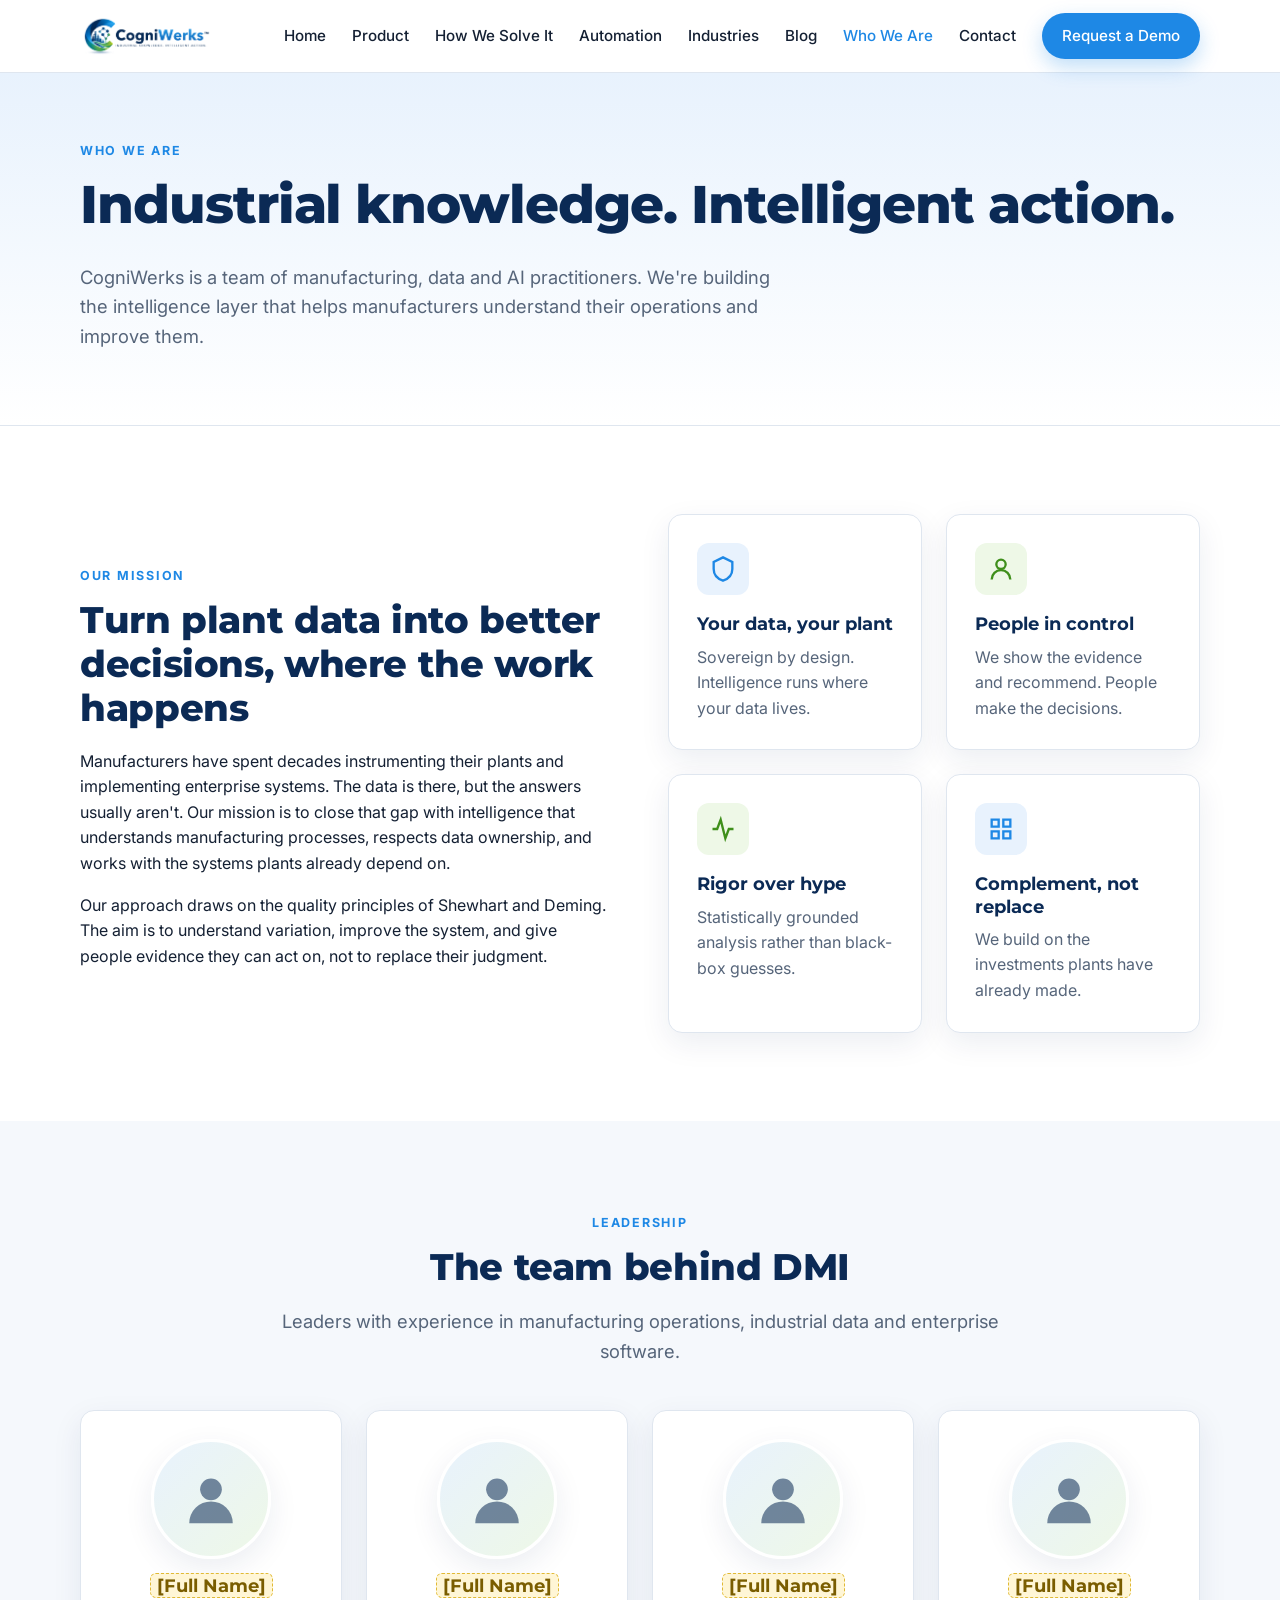
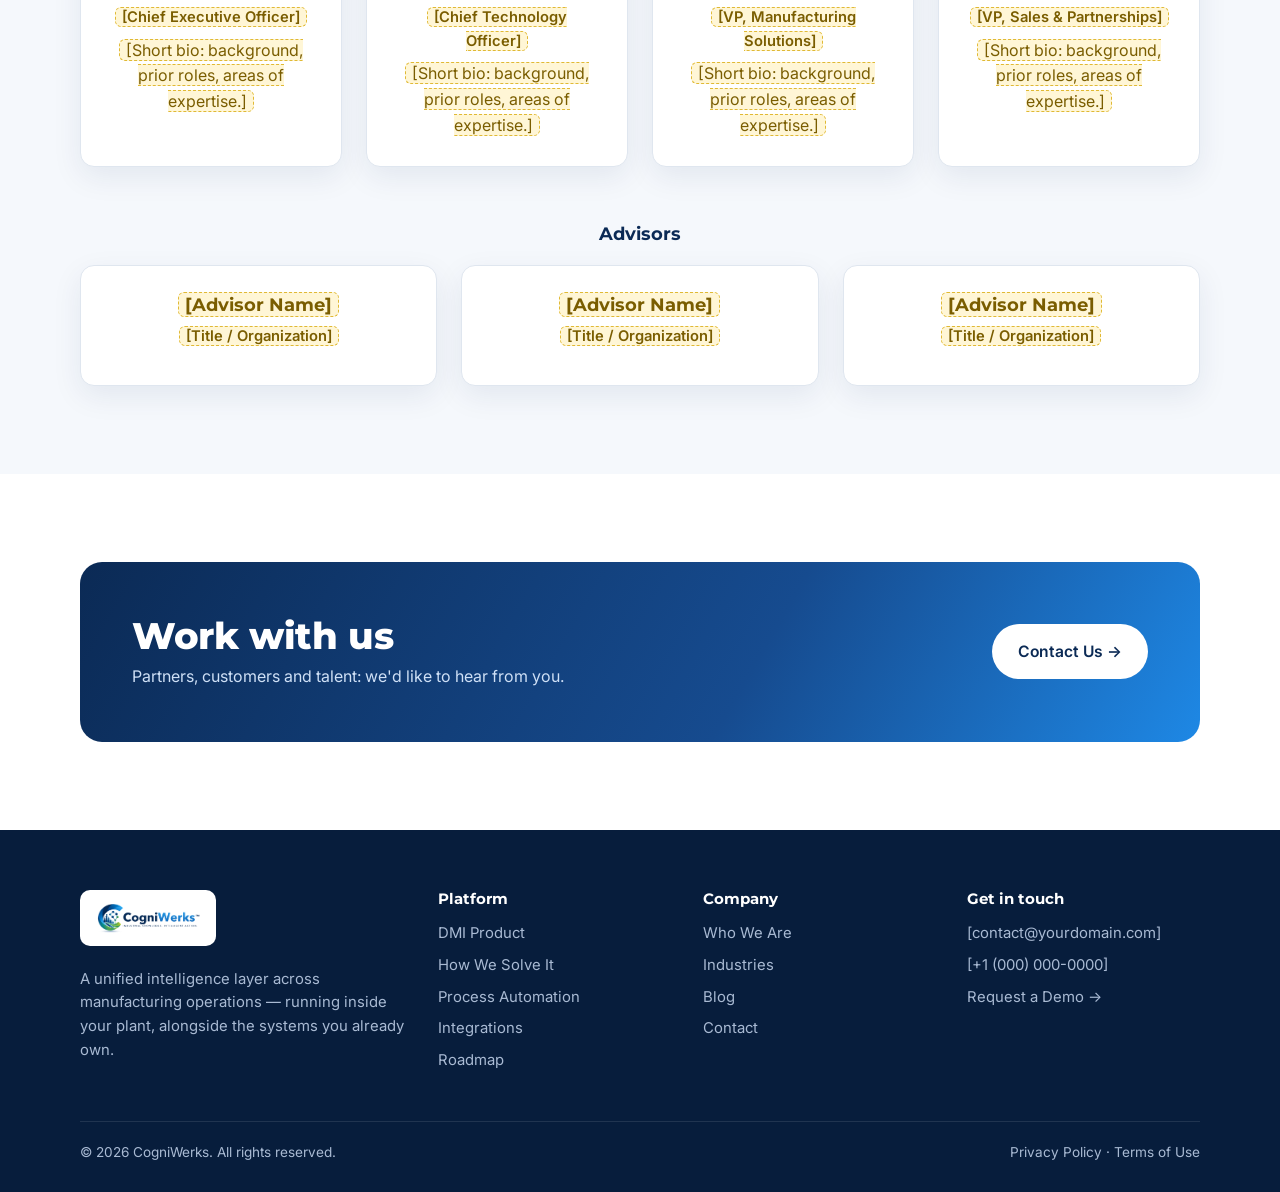
==== about.html @ 73d659c5 "Add complete website" ====
<!doctype html>
<html lang="en">
<head>
  <meta charset="utf-8">
  <meta name="viewport" content="width=device-width, initial-scale=1">
  <title>Who We Are | CogniWerks</title>
  <meta name="description" content="CogniWerks builds Distributed Manufacturing Intelligence: industrial knowledge, intelligent action.">
  <link rel="icon" href="assets/logo.png">
  <link rel="preconnect" href="https://fonts.googleapis.com">
  <link href="https://fonts.googleapis.com/css2?family=Inter:wght@400;500;600;700&family=Montserrat:wght@700;800&display=swap" rel="stylesheet">
  <link rel="stylesheet" href="css/styles.css">
</head>
<body>
<div id="site-header"></div>
<main>
  <section class="page-hero">
    <div class="container">
      <span class="eyebrow">Who we are</span>
      <h1>Industrial knowledge. Intelligent action.</h1>
      <p class="lead">CogniWerks is a team of manufacturing, data and AI practitioners. We're building the intelligence layer that helps manufacturers understand their operations and improve them.</p>
    </div>
  </section>

  <section class="section">
    <div class="container split">
      <div>
        <span class="eyebrow">Our mission</span>
        <h2>Turn plant data into better decisions, where the work happens</h2>
        <p>Manufacturers have spent decades instrumenting their plants and implementing enterprise systems. The data is there, but the answers usually aren't. Our mission is to close that gap with intelligence that understands manufacturing processes, respects data ownership, and works with the systems plants already depend on.</p>
        <p>Our approach draws on the quality principles of Shewhart and Deming. The aim is to understand variation, improve the system, and give people evidence they can act on, not to replace their judgment.</p>
      </div>
      <div class="grid grid-2">
        <div class="card"><div class="icon"><svg viewBox="0 0 24 24" fill="none" stroke="currentColor" stroke-width="2"><path d="M12 2l8 4v6c0 5-3.5 8.5-8 10-4.5-1.5-8-5-8-10V6z"/></svg></div><h3>Your data, your plant</h3><p>Sovereign by design. Intelligence runs where your data lives.</p></div>
        <div class="card"><div class="icon green"><svg viewBox="0 0 24 24" fill="none" stroke="currentColor" stroke-width="2"><circle cx="12" cy="8" r="4"/><path d="M4 21a8 8 0 0116 0"/></svg></div><h3>People in control</h3><p>We show the evidence and recommend. People make the decisions.</p></div>
        <div class="card"><div class="icon green"><svg viewBox="0 0 24 24" fill="none" stroke="currentColor" stroke-width="2"><path d="M3 12h4l3-8 4 16 3-8h4"/></svg></div><h3>Rigor over hype</h3><p>Statistically grounded analysis rather than black-box guesses.</p></div>
        <div class="card"><div class="icon"><svg viewBox="0 0 24 24" fill="none" stroke="currentColor" stroke-width="2"><path d="M4 4h6v6H4zM14 14h6v6h-6zM14 4h6v6h-6zM4 14h6v6H4z"/></svg></div><h3>Complement, not replace</h3><p>We build on the investments plants have already made.</p></div>
      </div>
    </div>
  </section>

  <section class="section alt">
    <div class="container">
      <div class="center"><span class="eyebrow">Leadership</span><h2>The team behind DMI</h2>
        <p class="lead">Leaders with experience in manufacturing operations, industrial data and enterprise software.</p></div>
      <div class="grid grid-4" style="margin-top:44px">
        <div class="card person"><div class="avatar"><svg viewBox="0 0 24 24" fill="currentColor"><circle cx="12" cy="8" r="4.5"/><path d="M3 22a9 9 0 0118 0z"/></svg></div>
          <h3><span class="placeholder">[Full Name]</span></h3><div class="role"><span class="placeholder">[Chief Executive Officer]</span></div><p><span class="placeholder">[Short bio: background, prior roles, areas of expertise.]</span></p></div>
        <div class="card person"><div class="avatar"><svg viewBox="0 0 24 24" fill="currentColor"><circle cx="12" cy="8" r="4.5"/><path d="M3 22a9 9 0 0118 0z"/></svg></div>
          <h3><span class="placeholder">[Full Name]</span></h3><div class="role"><span class="placeholder">[Chief Technology Officer]</span></div><p><span class="placeholder">[Short bio: background, prior roles, areas of expertise.]</span></p></div>
        <div class="card person"><div class="avatar"><svg viewBox="0 0 24 24" fill="currentColor"><circle cx="12" cy="8" r="4.5"/><path d="M3 22a9 9 0 0118 0z"/></svg></div>
          <h3><span class="placeholder">[Full Name]</span></h3><div class="role"><span class="placeholder">[VP, Manufacturing Solutions]</span></div><p><span class="placeholder">[Short bio: background, prior roles, areas of expertise.]</span></p></div>
        <div class="card person"><div class="avatar"><svg viewBox="0 0 24 24" fill="currentColor"><circle cx="12" cy="8" r="4.5"/><path d="M3 22a9 9 0 0118 0z"/></svg></div>
          <h3><span class="placeholder">[Full Name]</span></h3><div class="role"><span class="placeholder">[VP, Sales &amp; Partnerships]</span></div><p><span class="placeholder">[Short bio: background, prior roles, areas of expertise.]</span></p></div>
      </div>
      <div class="center" style="margin-top:56px"><h3>Advisors</h3></div>
      <div class="grid grid-3" style="margin-top:20px">
        <div class="card person"><h3><span class="placeholder">[Advisor Name]</span></h3><div class="role"><span class="placeholder">[Title / Organization]</span></div></div>
        <div class="card person"><h3><span class="placeholder">[Advisor Name]</span></h3><div class="role"><span class="placeholder">[Title / Organization]</span></div></div>
        <div class="card person"><h3><span class="placeholder">[Advisor Name]</span></h3><div class="role"><span class="placeholder">[Title / Organization]</span></div></div>
      </div>
    </div>
  </section>

  <section class="section">
    <div class="container"><div class="cta-band"><div><h2>Work with us</h2><p>Partners, customers and talent: we'd like to hear from you.</p></div><a class="btn btn-light" href="contact.html">Contact Us →</a></div></div>
  </section>
</main>
<div id="site-footer"></div>
<script src="js/site.js"></script>
</body>
</html>
---- css/styles.css ----
:root {
  --navy: #0b2a55;
  --navy-2: #12386e;
  --blue: #1e88e5;
  --blue-soft: #e8f2fd;
  --green: #6cbf3c;
  --green-soft: #eef8e7;
  --ink: #142033;
  --muted: #56657a;
  --line: #dfe6ef;
  --bg: #ffffff;
  --bg-alt: #f5f8fc;
  --radius: 14px;
  --shadow: 0 10px 30px rgba(11, 42, 85, 0.08);
  --max: 1160px;
}

* { box-sizing: border-box; }
html { scroll-behavior: smooth; }
body {
  margin: 0;
  font-family: "Inter", system-ui, -apple-system, Segoe UI, Roboto, sans-serif;
  color: var(--ink);
  background: var(--bg);
  line-height: 1.6;
  -webkit-font-smoothing: antialiased;
}
img, svg { max-width: 100%; display: block; }
a { color: var(--blue); text-decoration: none; }
a:hover { text-decoration: underline; }
h1, h2, h3, h4 { font-family: "Montserrat", "Inter", sans-serif; color: var(--navy); line-height: 1.2; margin: 0 0 .5em; }
h1 { font-size: clamp(2rem, 4.6vw, 3.3rem); font-weight: 800; letter-spacing: -0.02em; }
h2 { font-size: clamp(1.6rem, 3vw, 2.3rem); font-weight: 800; letter-spacing: -0.01em; }
h3 { font-size: 1.15rem; font-weight: 700; }
p { margin: 0 0 1em; }

.container { max-width: var(--max); margin: 0 auto; padding: 0 20px; }
.section { padding: 88px 0; }
.section.alt { background: var(--bg-alt); }
.section.dark { background: linear-gradient(135deg, var(--navy) 0%, var(--navy-2) 100%); color: #dbe7f7; }
.section.dark h2, .section.dark h3 { color: #fff; }
.eyebrow { display: inline-block; font-size: .78rem; font-weight: 700; letter-spacing: .14em; text-transform: uppercase; color: var(--blue); margin-bottom: 12px; }
.section.dark .eyebrow { color: #8fd16a; }
.lead { font-size: 1.15rem; color: var(--muted); max-width: 720px; }
.section.dark .lead { color: #c3d4ec; }
.center { text-align: center; }
.center .lead { margin-left: auto; margin-right: auto; }

/* Header */
.site-header { position: sticky; top: 0; z-index: 50; background: rgba(255,255,255,.94); backdrop-filter: blur(10px); border-bottom: 1px solid var(--line); }
.nav { display: flex; align-items: center; justify-content: space-between; height: 72px; }
.brand img { height: 44px; width: auto; }
.nav-links { display: flex; align-items: center; gap: 26px; list-style: none; margin: 0; padding: 0; }
.nav-links a { color: var(--ink); font-weight: 500; font-size: .95rem; }
.nav-links a:hover, .nav-links a.active { color: var(--blue); text-decoration: none; }
.nav-toggle { display: none; background: none; border: 0; padding: 8px; cursor: pointer; }
.nav-toggle span { display: block; width: 24px; height: 2px; background: var(--navy); margin: 5px 0; transition: .2s; }

/* Buttons */
.btn { display: inline-flex; align-items: center; gap: 8px; padding: 13px 24px; border-radius: 999px; font-weight: 600; font-size: .98rem; border: 2px solid transparent; cursor: pointer; transition: transform .15s, box-shadow .15s, background .15s; font-family: inherit; }
.btn:hover { text-decoration: none; transform: translateY(-1px); }
.btn-primary { background: var(--blue); color: #fff; box-shadow: 0 8px 20px rgba(30,136,229,.28); }
.btn-primary:hover { background: #1677cc; }
.btn-green { background: var(--green); color: #fff; }
.btn-outline { border-color: var(--navy); color: var(--navy); background: transparent; }
.btn-light { background: #fff; color: var(--navy); }
.nav-links .btn { padding: 9px 18px; color: #fff; }
.btn-row { display: flex; flex-wrap: wrap; gap: 14px; margin-top: 28px; }

/* Hero */
.hero { padding: 72px 0 88px; background: radial-gradient(1200px 500px at 85% -10%, var(--blue-soft), transparent 60%), radial-gradient(800px 400px at -10% 110%, var(--green-soft), transparent 60%); }
.hero-grid { display: grid; grid-template-columns: 1.05fr 1fr; gap: 48px; align-items: center; }
.hero p.lead { font-size: 1.2rem; }
.page-hero { padding: 64px 0 56px; background: linear-gradient(180deg, var(--blue-soft), #fff); border-bottom: 1px solid var(--line); }
.page-hero .lead { margin-top: 8px; }

/* Grids & cards */
.grid { display: grid; gap: 24px; }
.grid-2 { grid-template-columns: repeat(2, 1fr); }
.grid-3 { grid-template-columns: repeat(3, 1fr); }
.grid-4 { grid-template-columns: repeat(4, 1fr); }
.card { background: #fff; border: 1px solid var(--line); border-radius: var(--radius); padding: 28px; box-shadow: var(--shadow); transition: transform .2s, box-shadow .2s; }
.card:hover { transform: translateY(-3px); box-shadow: 0 16px 36px rgba(11,42,85,.12); }
.card p { color: var(--muted); margin: 0; }
.section.dark .card { background: rgba(255,255,255,.06); border-color: rgba(255,255,255,.12); box-shadow: none; }
.section.dark .card p { color: #c3d4ec; }
.icon { width: 52px; height: 52px; border-radius: 12px; display: grid; place-items: center; background: var(--blue-soft); color: var(--blue); margin-bottom: 18px; }
.icon.green { background: var(--green-soft); color: #3f8f1b; }
.icon svg { width: 28px; height: 28px; }
.split { display: grid; grid-template-columns: 1fr 1fr; gap: 56px; align-items: center; }
.figure { background: #fff; border: 1px solid var(--line); border-radius: 18px; padding: 24px; box-shadow: var(--shadow); }

/* Problem / solution */
.problem { border-left: 4px solid #e2574c; }
.problem .icon { background: #fdecea; color: #c0392b; }
.check-list { list-style: none; padding: 0; margin: 0; }
.check-list li { position: relative; padding-left: 32px; margin-bottom: 12px; }
.check-list li::before { content: ""; position: absolute; left: 0; top: 4px; width: 20px; height: 20px; border-radius: 50%; background: var(--green) url("data:image/svg+xml,%3Csvg xmlns='http://www.w3.org/2000/svg' viewBox='0 0 24 24' fill='none' stroke='white' stroke-width='3.5'%3E%3Cpath d='M5 12l5 5 9-10'/%3E%3C/svg%3E") center/12px no-repeat; }

/* Steps */
.steps { display: grid; grid-template-columns: repeat(4, 1fr); gap: 20px; counter-reset: step; }
.step { position: relative; padding: 28px 22px; background: #fff; border-radius: var(--radius); border: 1px solid var(--line); }
.step::before { counter-increment: step; content: counter(step); position: absolute; top: -16px; left: 22px; width: 34px; height: 34px; border-radius: 50%; background: var(--blue); color: #fff; font-weight: 700; display: grid; place-items: center; }
.step p { color: var(--muted); margin: 0; font-size: .95rem; }

/* Progression */
.progression { display: grid; grid-template-columns: repeat(6, 1fr); gap: 10px; }
.stage { text-align: center; padding: 18px 8px; border-radius: 12px; background: rgba(255,255,255,.07); border: 1px solid rgba(255,255,255,.14); }
.stage strong { display: block; color: #fff; font-family: "Montserrat", sans-serif; }
.stage span { font-size: .8rem; color: #a9c0e0; }
.stage.now { background: var(--blue); border-color: var(--blue); }
.stage.now span { color: #e3f0ff; }
.stage.next { background: rgba(108,191,60,.18); border-color: rgba(108,191,60,.5); }

/* Tags */
.tags { display: flex; flex-wrap: wrap; gap: 10px; }
.tag { padding: 8px 14px; border-radius: 999px; background: #fff; border: 1px solid var(--line); font-size: .9rem; font-weight: 500; color: var(--navy); }
.section.dark .tag { background: rgba(255,255,255,.08); border-color: rgba(255,255,255,.18); color: #fff; }

/* Industries */
.industry { display: flex; flex-direction: column; }
.industry ul { margin: 14px 0 0; padding-left: 18px; color: var(--muted); font-size: .93rem; }
.industry ul li { margin-bottom: 4px; }

/* Team */
.person { text-align: center; }
.avatar { width: 120px; height: 120px; margin: 0 auto 16px; border-radius: 50%; background: linear-gradient(135deg, var(--blue-soft), var(--green-soft)); display: grid; place-items: center; color: var(--navy); border: 3px solid #fff; box-shadow: var(--shadow); }
.avatar svg { width: 58px; height: 58px; opacity: .55; }
.person .role { color: var(--blue); font-weight: 600; font-size: .92rem; margin-bottom: 8px; }
.placeholder { background: #fff6d6; border: 1px dashed #e0b935; color: #7a5d00; border-radius: 6px; padding: 0 6px; }

/* Blog */
.post-card { display: flex; flex-direction: column; padding: 0; overflow: hidden; }
.post-card .thumb { aspect-ratio: 16/8; }
.post-card .thumb svg { width: 100%; height: 100%; }
.post-card .body { padding: 22px 24px 26px; display: flex; flex-direction: column; flex: 1; }
.post-meta { font-size: .82rem; color: var(--muted); margin-bottom: 8px; display: flex; gap: 10px; flex-wrap: wrap; }
.post-meta .cat { color: var(--blue); font-weight: 700; text-transform: uppercase; letter-spacing: .06em; }
.post-card h3 a { color: var(--navy); }
.post-card .more { margin-top: auto; padding-top: 14px; font-weight: 600; }
.filters { display: flex; flex-wrap: wrap; gap: 10px; margin-bottom: 32px; }
.filter { padding: 8px 16px; border-radius: 999px; border: 1px solid var(--line); background: #fff; cursor: pointer; font: inherit; font-size: .9rem; color: var(--navy); }
.filter.active { background: var(--navy); color: #fff; border-color: var(--navy); }
.article { max-width: 760px; margin: 0 auto; }
.article h2 { font-size: 1.5rem; margin-top: 1.6em; }
.article p, .article li { font-size: 1.07rem; color: #2b3a50; }
.article .thumb { border-radius: 16px; overflow: hidden; margin: 24px 0 32px; aspect-ratio: 16/7; }
.article .thumb svg { width: 100%; height: 100%; }
.article blockquote { margin: 1.5em 0; padding: 16px 22px; border-left: 4px solid var(--green); background: var(--green-soft); border-radius: 0 10px 10px 0; color: var(--navy); font-weight: 500; }

/* Forms */
.form-card { background: #fff; border: 1px solid var(--line); border-radius: 18px; padding: 34px; box-shadow: var(--shadow); }
.form-grid { display: grid; grid-template-columns: 1fr 1fr; gap: 16px 18px; }
.form-grid .full { grid-column: 1 / -1; }
label { display: block; font-size: .88rem; font-weight: 600; color: var(--navy); margin-bottom: 6px; }
input, select, textarea { width: 100%; padding: 12px 14px; border: 1px solid #cdd7e4; border-radius: 10px; font: inherit; font-size: .97rem; color: var(--ink); background: #fbfcfe; }
input:focus, select:focus, textarea:focus { outline: none; border-color: var(--blue); box-shadow: 0 0 0 3px rgba(30,136,229,.15); background: #fff; }
textarea { min-height: 120px; resize: vertical; }
.checkbox-row { display: flex; gap: 10px; align-items: flex-start; font-size: .9rem; color: var(--muted); }
.checkbox-row input { width: auto; margin-top: 4px; }
.form-success { display: none; text-align: center; padding: 30px 10px; }
.form-success.show { display: block; }
.form-success .icon { margin: 0 auto 16px; width: 64px; height: 64px; border-radius: 50%; }
.contact-item { display: flex; gap: 16px; align-items: flex-start; margin-bottom: 22px; }
.contact-item .icon { margin: 0; flex: none; width: 46px; height: 46px; }
.contact-item strong { display: block; color: var(--navy); }
.contact-item span { color: var(--muted); }

/* CTA band */
.cta-band { background: linear-gradient(120deg, var(--navy) 0%, #164b8f 60%, #1e88e5 100%); color: #fff; border-radius: 22px; padding: 52px; display: flex; align-items: center; justify-content: space-between; gap: 30px; flex-wrap: wrap; }
.cta-band h2 { color: #fff; margin: 0 0 6px; }
.cta-band p { color: #cfe0f6; margin: 0; }

/* Numbered automation steps */
.bpa-steps { list-style: none; counter-reset: bpa; padding: 0; margin: 16px 0 0; }
.bpa-steps li { counter-increment: bpa; position: relative; padding: 0 0 12px 40px; color: var(--muted); }
.bpa-steps li::before { content: counter(bpa); position: absolute; left: 0; top: -2px; width: 28px; height: 28px; border-radius: 50%; background: var(--green-soft); color: #3f8f1b; font-weight: 700; font-size: .85rem; display: grid; place-items: center; }
.bpa-steps li strong { color: var(--navy); }

/* Footer */
.site-footer { background: #071d3c; color: #a9bad3; padding: 60px 0 28px; font-size: .93rem; }
.footer-grid { display: grid; grid-template-columns: 1.4fr 1fr 1fr 1fr; gap: 32px; }
.site-footer h4 { color: #fff; font-size: .95rem; margin-bottom: 14px; }
.site-footer ul { list-style: none; padding: 0; margin: 0; }
.site-footer li { margin-bottom: 8px; }
.site-footer a { color: #a9bad3; }
.site-footer a:hover { color: #fff; }
.footer-logo { background: #fff; display: inline-block; padding: 10px 14px; border-radius: 10px; margin-bottom: 14px; }
.footer-logo img { height: 36px; }
.footer-bottom { border-top: 1px solid rgba(255,255,255,.1); margin-top: 40px; padding-top: 20px; display: flex; justify-content: space-between; flex-wrap: wrap; gap: 10px; font-size: .85rem; }

/* Diagram animation */
.flow { stroke-dasharray: 6 6; animation: dash 1.2s linear infinite; }
@keyframes dash { to { stroke-dashoffset: -24; } }
.pulse { animation: pulse 2.4s ease-in-out infinite; transform-origin: center; transform-box: fill-box; }
@keyframes pulse { 0%,100% { opacity: .55; } 50% { opacity: 1; } }
@media (prefers-reduced-motion: reduce) { .flow, .pulse { animation: none; } }

/* Responsive */
@media (max-width: 980px) {
  .hero-grid, .split { grid-template-columns: 1fr; gap: 36px; }
  .grid-3, .grid-4 { grid-template-columns: repeat(2, 1fr); }
  .steps { grid-template-columns: repeat(2, 1fr); row-gap: 34px; }
  .progression { grid-template-columns: repeat(3, 1fr); }
  .footer-grid { grid-template-columns: 1fr 1fr; }
  .nav-toggle { display: block; }
  .nav-links { position: absolute; top: 72px; left: 0; right: 0; flex-direction: column; align-items: stretch; gap: 0; background: #fff; border-bottom: 1px solid var(--line); padding: 8px 20px 20px; display: none; }
  .nav-links.open { display: flex; }
  .nav-links li { padding: 10px 0; border-bottom: 1px solid var(--line); }
  .nav-links li:last-child { border: 0; padding-top: 16px; }
}
@media (max-width: 640px) {
  .section { padding: 64px 0; }
  .container { padding: 0 16px; }
  .grid-2, .grid-3, .grid-4, .form-grid, .steps { grid-template-columns: 1fr; }
  .progression { grid-template-columns: repeat(2, 1fr); }
  .footer-grid { grid-template-columns: 1fr; }
  .cta-band { padding: 34px 24px; }
  .form-card { padding: 24px; }
  .brand img { height: 36px; }
}
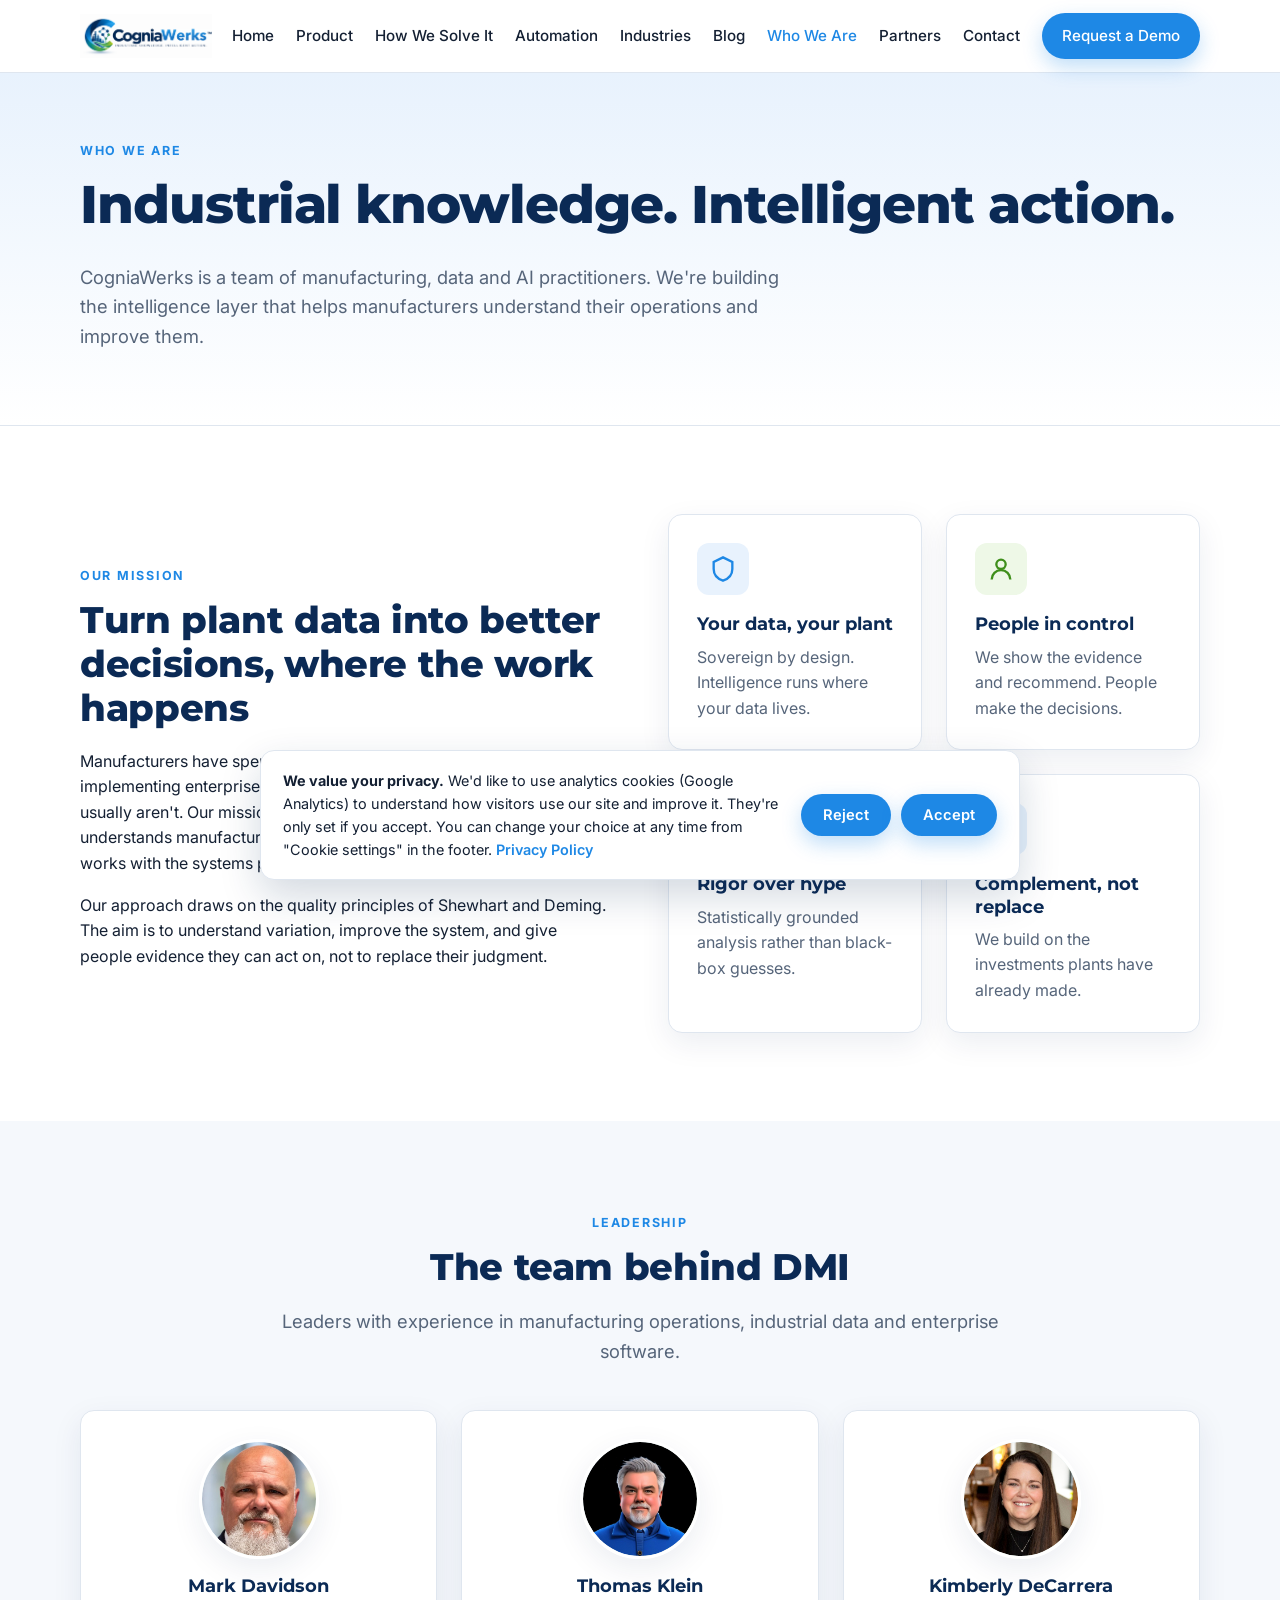
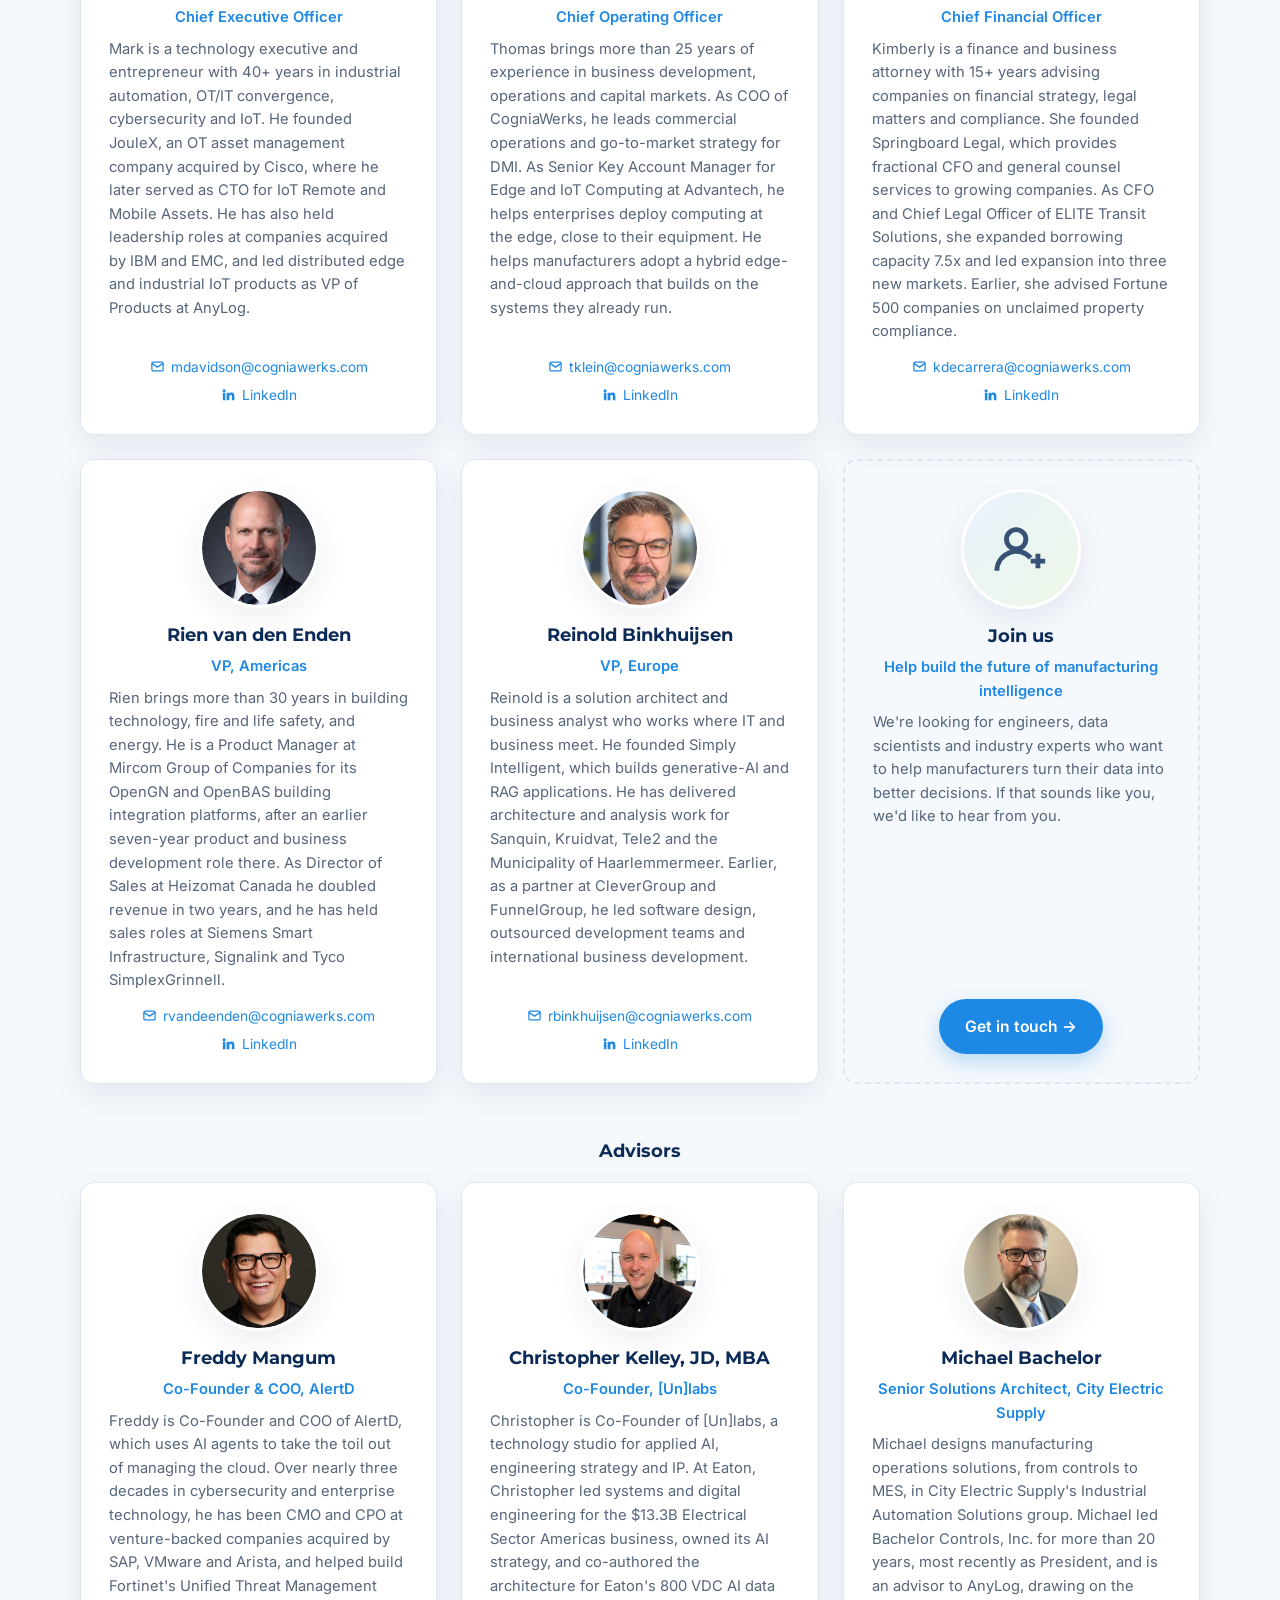
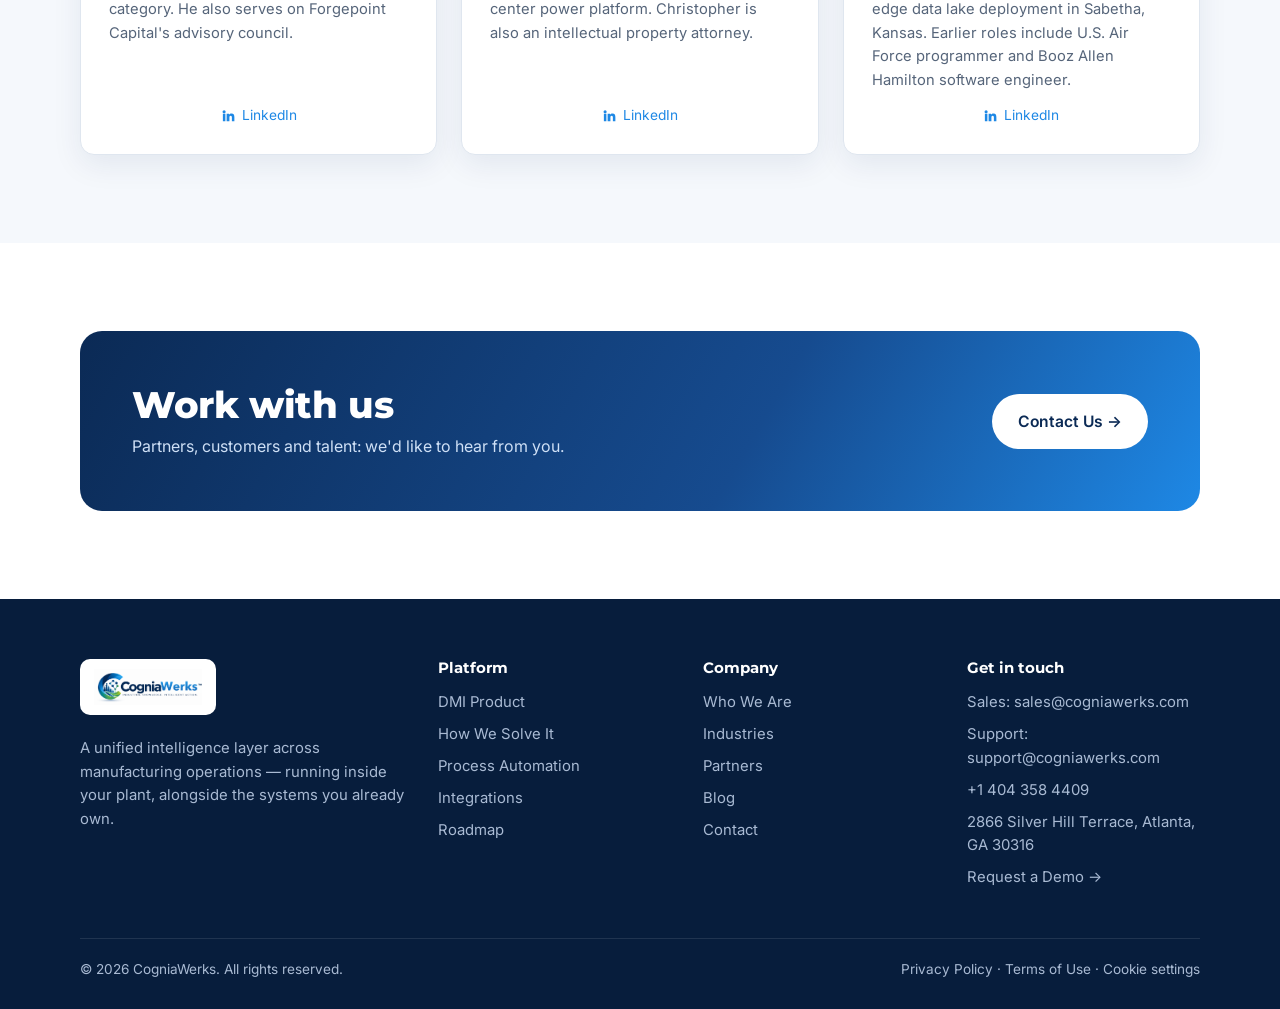
==== commit cafa7d41: "Update website to current CogniaWerks site Replace the site with the current local website folder: C" ====
--- a/about.html
+++ b/about.html
@@ -3,12 +3,26 @@
 <head>
   <meta charset="utf-8">
   <meta name="viewport" content="width=device-width, initial-scale=1">
-  <title>Who We Are | CogniWerks</title>
-  <meta name="description" content="CogniWerks builds Distributed Manufacturing Intelligence: industrial knowledge, intelligent action.">
+  <title>Who We Are | CogniaWerks</title>
+  <meta name="description" content="Meet the CogniaWerks leadership team building DMI, the plant-local industrial AI platform for manufacturing: Mark Davidson, Thomas Klein, Kimberly DeCarrera and more.">
+  <link rel="canonical" href="https://www.cogniawerks.com/about.html">
+  <meta name="robots" content="index, follow">
+  <meta name="theme-color" content="#0b2a55">
+  <meta property="og:site_name" content="CogniaWerks">
+  <meta property="og:type" content="website">
+  <meta property="og:title" content="Who We Are | CogniaWerks">
+  <meta property="og:description" content="Meet the CogniaWerks leadership team building DMI, the plant-local industrial AI platform for manufacturing: Mark Davidson, Thomas Klein, Kimberly DeCarrera and more.">
+  <meta property="og:url" content="https://www.cogniawerks.com/about.html">
+  <meta property="og:image" content="https://www.cogniawerks.com/assets/og-image.jpg">
+  <meta name="twitter:card" content="summary_large_image">
+  <meta name="twitter:title" content="Who We Are | CogniaWerks">
+  <meta name="twitter:description" content="Meet the CogniaWerks leadership team building DMI, the plant-local industrial AI platform for manufacturing: Mark Davidson, Thomas Klein, Kimberly DeCarrera and more.">
+  <meta name="twitter:image" content="https://www.cogniawerks.com/assets/og-image.jpg">
+  <script src="js/analytics.js?v=202610160047"></script>
   <link rel="icon" href="assets/logo.png">
   <link rel="preconnect" href="https://fonts.googleapis.com">
   <link href="https://fonts.googleapis.com/css2?family=Inter:wght@400;500;600;700&family=Montserrat:wght@700;800&display=swap" rel="stylesheet">
-  <link rel="stylesheet" href="css/styles.css">
+  <link rel="stylesheet" href="css/styles.css?v=202610160048">
 </head>
 <body>
 <div id="site-header"></div>
@@ -17,7 +31,7 @@
     <div class="container">
       <span class="eyebrow">Who we are</span>
       <h1>Industrial knowledge. Intelligent action.</h1>
-      <p class="lead">CogniWerks is a team of manufacturing, data and AI practitioners. We're building the intelligence layer that helps manufacturers understand their operations and improve them.</p>
+      <p class="lead">CogniaWerks is a team of manufacturing, data and AI practitioners. We're building the intelligence layer that helps manufacturers understand their operations and improve them.</p>
     </div>
   </section>
 
@@ -42,21 +56,37 @@
     <div class="container">
       <div class="center"><span class="eyebrow">Leadership</span><h2>The team behind DMI</h2>
         <p class="lead">Leaders with experience in manufacturing operations, industrial data and enterprise software.</p></div>
-      <div class="grid grid-4" style="margin-top:44px">
-        <div class="card person"><div class="avatar"><svg viewBox="0 0 24 24" fill="currentColor"><circle cx="12" cy="8" r="4.5"/><path d="M3 22a9 9 0 0118 0z"/></svg></div>
-          <h3><span class="placeholder">[Full Name]</span></h3><div class="role"><span class="placeholder">[Chief Executive Officer]</span></div><p><span class="placeholder">[Short bio: background, prior roles, areas of expertise.]</span></p></div>
-        <div class="card person"><div class="avatar"><svg viewBox="0 0 24 24" fill="currentColor"><circle cx="12" cy="8" r="4.5"/><path d="M3 22a9 9 0 0118 0z"/></svg></div>
-          <h3><span class="placeholder">[Full Name]</span></h3><div class="role"><span class="placeholder">[Chief Technology Officer]</span></div><p><span class="placeholder">[Short bio: background, prior roles, areas of expertise.]</span></p></div>
-        <div class="card person"><div class="avatar"><svg viewBox="0 0 24 24" fill="currentColor"><circle cx="12" cy="8" r="4.5"/><path d="M3 22a9 9 0 0118 0z"/></svg></div>
-          <h3><span class="placeholder">[Full Name]</span></h3><div class="role"><span class="placeholder">[VP, Manufacturing Solutions]</span></div><p><span class="placeholder">[Short bio: background, prior roles, areas of expertise.]</span></p></div>
-        <div class="card person"><div class="avatar"><svg viewBox="0 0 24 24" fill="currentColor"><circle cx="12" cy="8" r="4.5"/><path d="M3 22a9 9 0 0118 0z"/></svg></div>
-          <h3><span class="placeholder">[Full Name]</span></h3><div class="role"><span class="placeholder">[VP, Sales &amp; Partnerships]</span></div><p><span class="placeholder">[Short bio: background, prior roles, areas of expertise.]</span></p></div>
+      <div class="team-grid" style="margin-top:44px">
+        <div class="card person"><div class="avatar"><img src="assets/team/mark.jpg?v=4" alt="Mark Davidson" width="120" height="120" loading="lazy"></div>
+          <h3>Mark Davidson</h3><div class="role">Chief Executive Officer</div><p>Mark is a technology executive and entrepreneur with 40+ years in industrial automation, OT/IT convergence, cybersecurity and IoT. He founded JouleX, an OT asset management company acquired by Cisco, where he later served as CTO for IoT Remote and Mobile Assets. He has also held leadership roles at companies acquired by IBM and EMC, and led distributed edge and industrial IoT products as VP of Products at AnyLog.</p>
+          <div class="person-links"><a href="mailto:mdavidson@cogniawerks.com" aria-label="Email Mark Davidson"><svg viewBox="0 0 24 24" fill="none" stroke="currentColor" stroke-width="2" aria-hidden="true"><rect x="3" y="5" width="18" height="14" rx="2"/><path d="M3 7l9 6 9-6"/></svg><span>mdavidson<wbr>@cogniawerks.com</span></a><a href="https://www.linkedin.com/in/mdavidson58/" target="_blank" rel="noopener" aria-label="Mark Davidson on LinkedIn"><svg viewBox="0 0 24 24" fill="currentColor" aria-hidden="true"><path d="M4.98 3.5a2.5 2.5 0 11-.02 5 2.5 2.5 0 01.02-5zM3 9h4v12H3zM9 9h3.8v1.7h.05c.53-1 1.83-2.05 3.77-2.05 4.03 0 4.78 2.65 4.78 6.1V21h-4v-5.5c0-1.3-.02-3-1.83-3-1.83 0-2.11 1.43-2.11 2.9V21H9z"/></svg><span>LinkedIn</span></a></div></div>
+        <div class="card person"><div class="avatar"><img src="assets/team/thomas.jpg" alt="Thomas Klein" width="120" height="120" loading="lazy"></div>
+          <h3>Thomas Klein</h3><div class="role">Chief Operating Officer</div><p>Thomas brings more than 25 years of experience in business development, operations and capital markets. As COO of CogniaWerks, he leads commercial operations and go-to-market strategy for DMI. As Senior Key Account Manager for Edge and IoT Computing at Advantech, he helps enterprises deploy computing at the edge, close to their equipment. He helps manufacturers adopt a hybrid edge-and-cloud approach that builds on the systems they already run.</p>
+          <div class="person-links"><a href="mailto:tklein@cogniawerks.com" aria-label="Email Thomas Klein"><svg viewBox="0 0 24 24" fill="none" stroke="currentColor" stroke-width="2" aria-hidden="true"><rect x="3" y="5" width="18" height="14" rx="2"/><path d="M3 7l9 6 9-6"/></svg><span>tklein<wbr>@cogniawerks.com</span></a><a href="https://www.linkedin.com/in/thomas-k-411108/" target="_blank" rel="noopener" aria-label="Thomas Klein on LinkedIn"><svg viewBox="0 0 24 24" fill="currentColor" aria-hidden="true"><path d="M4.98 3.5a2.5 2.5 0 11-.02 5 2.5 2.5 0 01.02-5zM3 9h4v12H3zM9 9h3.8v1.7h.05c.53-1 1.83-2.05 3.77-2.05 4.03 0 4.78 2.65 4.78 6.1V21h-4v-5.5c0-1.3-.02-3-1.83-3-1.83 0-2.11 1.43-2.11 2.9V21H9z"/></svg><span>LinkedIn</span></a></div></div>
+        <div class="card person"><div class="avatar"><img src="assets/team/kimberly.jpg" alt="Kimberly DeCarrera" width="120" height="120" loading="lazy"></div>
+          <h3>Kimberly DeCarrera</h3><div class="role">Chief Financial Officer</div><p>Kimberly is a finance and business attorney with 15+ years advising companies on financial strategy, legal matters and compliance. She founded Springboard Legal, which provides fractional CFO and general counsel services to growing companies. As CFO and Chief Legal Officer of ELITE Transit Solutions, she expanded borrowing capacity 7.5x and led expansion into three new markets. Earlier, she advised Fortune 500 companies on unclaimed property compliance.</p>
+          <div class="person-links"><a href="mailto:kdecarrera@cogniawerks.com" aria-label="Email Kimberly DeCarrera"><svg viewBox="0 0 24 24" fill="none" stroke="currentColor" stroke-width="2" aria-hidden="true"><rect x="3" y="5" width="18" height="14" rx="2"/><path d="M3 7l9 6 9-6"/></svg><span>kdecarrera<wbr>@cogniawerks.com</span></a><a href="https://www.linkedin.com/in/kdecarrera/" target="_blank" rel="noopener" aria-label="Kimberly DeCarrera on LinkedIn"><svg viewBox="0 0 24 24" fill="currentColor" aria-hidden="true"><path d="M4.98 3.5a2.5 2.5 0 11-.02 5 2.5 2.5 0 01.02-5zM3 9h4v12H3zM9 9h3.8v1.7h.05c.53-1 1.83-2.05 3.77-2.05 4.03 0 4.78 2.65 4.78 6.1V21h-4v-5.5c0-1.3-.02-3-1.83-3-1.83 0-2.11 1.43-2.11 2.9V21H9z"/></svg><span>LinkedIn</span></a></div></div>
+        <div class="card person"><div class="avatar"><img src="assets/team/rien.jpg?v=1" alt="Rien van den Enden" width="120" height="120" loading="lazy"></div>
+          <h3>Rien van den Enden</h3><div class="role">VP, Americas</div><p>Rien brings more than 30 years in building technology, fire and life safety, and energy. He is a Product Manager at Mircom Group of Companies for its OpenGN and OpenBAS building integration platforms, after an earlier seven-year product and business development role there. As Director of Sales at Heizomat Canada he doubled revenue in two years, and he has held sales roles at Siemens Smart Infrastructure, Signalink and Tyco SimplexGrinnell.</p>
+          <div class="person-links"><a href="mailto:rvandeenden@cogniawerks.com" aria-label="Email Rien van den Enden"><svg viewBox="0 0 24 24" fill="none" stroke="currentColor" stroke-width="2" aria-hidden="true"><rect x="3" y="5" width="18" height="14" rx="2"/><path d="M3 7l9 6 9-6"/></svg><span>rvandeenden<wbr>@cogniawerks.com</span></a><a href="https://www.linkedin.com/in/rienv/" target="_blank" rel="noopener" aria-label="Rien van den Enden on LinkedIn"><svg viewBox="0 0 24 24" fill="currentColor" aria-hidden="true"><path d="M4.98 3.5a2.5 2.5 0 11-.02 5 2.5 2.5 0 01.02-5zM3 9h4v12H3zM9 9h3.8v1.7h.05c.53-1 1.83-2.05 3.77-2.05 4.03 0 4.78 2.65 4.78 6.1V21h-4v-5.5c0-1.3-.02-3-1.83-3-1.83 0-2.11 1.43-2.11 2.9V21H9z"/></svg><span>LinkedIn</span></a></div></div>
+        <div class="card person"><div class="avatar"><img src="assets/team/reinold.jpg?v=2" alt="Reinold Binkhuijsen" width="120" height="120" loading="lazy"></div>
+          <h3>Reinold Binkhuijsen</h3><div class="role">VP, Europe</div><p>Reinold is a solution architect and business analyst who works where IT and business meet. He founded Simply Intelligent, which builds generative-AI and RAG applications. He has delivered architecture and analysis work for Sanquin, Kruidvat, Tele2 and the Municipality of Haarlemmermeer. Earlier, as a partner at CleverGroup and FunnelGroup, he led software design, outsourced development teams and international business development.</p>
+          <div class="person-links"><a href="mailto:rbinkhuijsen@cogniawerks.com" aria-label="Email Reinold Binkhuijsen"><svg viewBox="0 0 24 24" fill="none" stroke="currentColor" stroke-width="2" aria-hidden="true"><rect x="3" y="5" width="18" height="14" rx="2"/><path d="M3 7l9 6 9-6"/></svg><span>rbinkhuijsen<wbr>@cogniawerks.com</span></a><a href="https://www.linkedin.com/in/binkhuijsen/" target="_blank" rel="noopener" aria-label="Reinold Binkhuijsen on LinkedIn"><svg viewBox="0 0 24 24" fill="currentColor" aria-hidden="true"><path d="M4.98 3.5a2.5 2.5 0 11-.02 5 2.5 2.5 0 01.02-5zM3 9h4v12H3zM9 9h3.8v1.7h.05c.53-1 1.83-2.05 3.77-2.05 4.03 0 4.78 2.65 4.78 6.1V21h-4v-5.5c0-1.3-.02-3-1.83-3-1.83 0-2.11 1.43-2.11 2.9V21H9z"/></svg><span>LinkedIn</span></a></div></div>
+        <div class="card person join-card"><div class="avatar"><svg viewBox="0 0 24 24" fill="none" stroke="currentColor" stroke-width="2"><circle cx="10" cy="8" r="4"/><path d="M2 21a8 8 0 0114-5.3"/><path d="M19 14v6M16 17h6"/></svg></div>
+          <h3>Join us</h3><div class="role">Help build the future of manufacturing intelligence</div><p>We're looking for engineers, data scientists and industry experts who want to help manufacturers turn their data into better decisions. If that sounds like you, we'd like to hear from you.</p>
+          <div class="person-links"><a class="btn btn-primary" href="mailto:careers@cogniawerks.com,sales@cogniawerks.com?subject=Joining%20CogniaWerks">Get in touch →</a></div></div>
       </div>
       <div class="center" style="margin-top:56px"><h3>Advisors</h3></div>
-      <div class="grid grid-3" style="margin-top:20px">
-        <div class="card person"><h3><span class="placeholder">[Advisor Name]</span></h3><div class="role"><span class="placeholder">[Title / Organization]</span></div></div>
-        <div class="card person"><h3><span class="placeholder">[Advisor Name]</span></h3><div class="role"><span class="placeholder">[Title / Organization]</span></div></div>
-        <div class="card person"><h3><span class="placeholder">[Advisor Name]</span></h3><div class="role"><span class="placeholder">[Title / Organization]</span></div></div>
+      <div class="team-grid" style="margin-top:20px">
+        <div class="card person"><div class="avatar"><img src="assets/advisors/freddy.jpg" alt="Freddy Mangum" width="120" height="120" loading="lazy"></div>
+          <h3>Freddy Mangum</h3><div class="role">Co-Founder &amp; COO, AlertD</div><p>Freddy is Co-Founder and COO of AlertD, which uses AI agents to take the toil out of managing the cloud. Over nearly three decades in cybersecurity and enterprise technology, he has been CMO and CPO at venture-backed companies acquired by SAP, VMware and Arista, and helped build Fortinet's Unified Threat Management category. He also serves on Forgepoint Capital's advisory council.</p>
+          <div class="person-links"><a href="https://www.linkedin.com/in/freddymangum/" target="_blank" rel="noopener" aria-label="Freddy Mangum on LinkedIn"><svg viewBox="0 0 24 24" fill="currentColor" aria-hidden="true"><path d="M4.98 3.5a2.5 2.5 0 11-.02 5 2.5 2.5 0 01.02-5zM3 9h4v12H3zM9 9h3.8v1.7h.05c.53-1 1.83-2.05 3.77-2.05 4.03 0 4.78 2.65 4.78 6.1V21h-4v-5.5c0-1.3-.02-3-1.83-3-1.83 0-2.11 1.43-2.11 2.9V21H9z"/></svg><span>LinkedIn</span></a></div></div>
+        <div class="card person"><div class="avatar"><img src="assets/advisors/christopher.jpg" alt="Christopher Kelley, JD, MBA" width="120" height="120" loading="lazy"></div>
+          <h3>Christopher Kelley, JD, MBA</h3><div class="role">Co-Founder, [Un]labs</div><p>Christopher is Co-Founder of [Un]labs, a technology studio for applied AI, engineering strategy and IP. At Eaton, Christopher led systems and digital engineering for the $13.3B Electrical Sector Americas business, owned its AI strategy, and co-authored the architecture for Eaton's 800 VDC AI data center power platform. Christopher is also an intellectual property attorney.</p>
+          <div class="person-links"><a href="https://www.linkedin.com/in/kelley-christopher/" target="_blank" rel="noopener" aria-label="Christopher Kelley, JD, MBA on LinkedIn"><svg viewBox="0 0 24 24" fill="currentColor" aria-hidden="true"><path d="M4.98 3.5a2.5 2.5 0 11-.02 5 2.5 2.5 0 01.02-5zM3 9h4v12H3zM9 9h3.8v1.7h.05c.53-1 1.83-2.05 3.77-2.05 4.03 0 4.78 2.65 4.78 6.1V21h-4v-5.5c0-1.3-.02-3-1.83-3-1.83 0-2.11 1.43-2.11 2.9V21H9z"/></svg><span>LinkedIn</span></a></div></div>
+        <div class="card person"><div class="avatar"><img src="assets/advisors/michael.jpg" alt="Michael Bachelor" width="120" height="120" loading="lazy"></div>
+          <h3>Michael Bachelor</h3><div class="role">Senior Solutions Architect, City Electric Supply</div><p>Michael designs manufacturing operations solutions, from controls to MES, in City Electric Supply's Industrial Automation Solutions group. Michael led Bachelor Controls, Inc. for more than 20 years, most recently as President, and is an advisor to AnyLog, drawing on the edge data lake deployment in Sabetha, Kansas. Earlier roles include U.S. Air Force programmer and Booz Allen Hamilton software engineer.</p>
+          <div class="person-links"><a href="https://www.linkedin.com/in/michaelbachelor/" target="_blank" rel="noopener" aria-label="Michael Bachelor on LinkedIn"><svg viewBox="0 0 24 24" fill="currentColor" aria-hidden="true"><path d="M4.98 3.5a2.5 2.5 0 11-.02 5 2.5 2.5 0 01.02-5zM3 9h4v12H3zM9 9h3.8v1.7h.05c.53-1 1.83-2.05 3.77-2.05 4.03 0 4.78 2.65 4.78 6.1V21h-4v-5.5c0-1.3-.02-3-1.83-3-1.83 0-2.11 1.43-2.11 2.9V21H9z"/></svg><span>LinkedIn</span></a></div></div>
       </div>
     </div>
   </section>
@@ -66,6 +96,6 @@
   </section>
 </main>
 <div id="site-footer"></div>
-<script src="js/site.js"></script>
+<script src="js/site.js?v=202610160855"></script>
 </body>
 </html>
--- a/css/styles.css
+++ b/css/styles.css
@@ -49,9 +49,10 @@
 /* Header */
 .site-header { position: sticky; top: 0; z-index: 50; background: rgba(255,255,255,.94); backdrop-filter: blur(10px); border-bottom: 1px solid var(--line); }
 .nav { display: flex; align-items: center; justify-content: space-between; height: 72px; }
+.brand { flex: none; margin-right: 20px; }
 .brand img { height: 44px; width: auto; }
-.nav-links { display: flex; align-items: center; gap: 26px; list-style: none; margin: 0; padding: 0; }
-.nav-links a { color: var(--ink); font-weight: 500; font-size: .95rem; }
+.nav-links { display: flex; align-items: center; gap: 22px; list-style: none; margin: 0; padding: 0; }
+.nav-links a { color: var(--ink); font-weight: 500; font-size: .95rem; white-space: nowrap; }
 .nav-links a:hover, .nav-links a.active { color: var(--blue); text-decoration: none; }
 .nav-toggle { display: none; background: none; border: 0; padding: 8px; cursor: pointer; }
 .nav-toggle span { display: block; width: 24px; height: 2px; background: var(--navy); margin: 5px 0; transition: .2s; }
@@ -124,15 +125,27 @@
 
 /* Team */
 .person { text-align: center; }
-.avatar { width: 120px; height: 120px; margin: 0 auto 16px; border-radius: 50%; background: linear-gradient(135deg, var(--blue-soft), var(--green-soft)); display: grid; place-items: center; color: var(--navy); border: 3px solid #fff; box-shadow: var(--shadow); }
+.avatar { width: 120px; height: 120px; margin: 0 auto 16px; border-radius: 50%; background: linear-gradient(135deg, var(--blue-soft), var(--green-soft)); display: grid; place-items: center; overflow: hidden; color: var(--navy); border: 3px solid #fff; box-shadow: var(--shadow); }
 .avatar svg { width: 58px; height: 58px; opacity: .55; }
+.avatar img { width: 100%; height: 100%; border-radius: 50%; object-fit: cover; }
 .person .role { color: var(--blue); font-weight: 600; font-size: .92rem; margin-bottom: 8px; }
+.person { display: flex; flex-direction: column; }
+.person p { text-align: left; font-size: .92rem; }
+.team-grid { display: flex; flex-wrap: wrap; justify-content: center; gap: 24px; }
+.team-grid > .person { flex: 0 1 calc((100% - 48px) / 3); }
+.join-card { border: 2px dashed var(--line); background: transparent; box-shadow: none; }
+.join-card .avatar svg { opacity: .8; }
+.join-card .person-links a.btn { color: #fff; }
+.person-links { margin-top: auto; padding-top: 12px; display: flex; flex-direction: column; align-items: center; gap: 6px; font-size: .86rem; }
+.person-links a { display: inline-flex; align-items: center; gap: 6px; }
+.person-links svg { width: 15px; height: 15px; flex: none; }
 .placeholder { background: #fff6d6; border: 1px dashed #e0b935; color: #7a5d00; border-radius: 6px; padding: 0 6px; }
 
 /* Blog */
 .post-card { display: flex; flex-direction: column; padding: 0; overflow: hidden; }
 .post-card .thumb { aspect-ratio: 16/8; }
-.post-card .thumb svg { width: 100%; height: 100%; }
+.post-card .thumb svg, .post-card .thumb img { width: 100%; height: 100%; }
+.post-card .thumb img, .article .thumb img { display: block; object-fit: cover; }
 .post-card .body { padding: 22px 24px 26px; display: flex; flex-direction: column; flex: 1; }
 .post-meta { font-size: .82rem; color: var(--muted); margin-bottom: 8px; display: flex; gap: 10px; flex-wrap: wrap; }
 .post-meta .cat { color: var(--blue); font-weight: 700; text-transform: uppercase; letter-spacing: .06em; }
@@ -145,7 +158,10 @@
 .article h2 { font-size: 1.5rem; margin-top: 1.6em; }
 .article p, .article li { font-size: 1.07rem; color: #2b3a50; }
 .article .thumb { border-radius: 16px; overflow: hidden; margin: 24px 0 32px; aspect-ratio: 16/7; }
-.article .thumb svg { width: 100%; height: 100%; }
+.article .thumb svg, .article .thumb img { width: 100%; height: 100%; }
+.article-figure { margin: 28px auto; max-width: 560px; text-align: center; }
+.article-figure img { width: 100%; height: auto; border-radius: 12px; border: 1px solid var(--line); box-shadow: var(--shadow); }
+.article-figure figcaption { margin-top: 10px; font-size: .88rem; color: var(--muted); }
 .article blockquote { margin: 1.5em 0; padding: 16px 22px; border-left: 4px solid var(--green); background: var(--green-soft); border-radius: 0 10px 10px 0; color: var(--navy); font-weight: 500; }
 
 /* Forms */
@@ -197,25 +213,81 @@
 @media (prefers-reduced-motion: reduce) { .flow, .pulse { animation: none; } }
 
 /* Responsive */
-@media (max-width: 980px) {
-  .hero-grid, .split { grid-template-columns: 1fr; gap: 36px; }
-  .grid-3, .grid-4 { grid-template-columns: repeat(2, 1fr); }
-  .steps { grid-template-columns: repeat(2, 1fr); row-gap: 34px; }
-  .progression { grid-template-columns: repeat(3, 1fr); }
-  .footer-grid { grid-template-columns: 1fr 1fr; }
+@media (max-width: 1240px) {
+  .nav-links { gap: 15px; }
+  .nav-links a { font-size: .89rem; }
+  .nav-links .btn { padding: 8px 14px; }
+}
+@media (max-width: 1080px) {
   .nav-toggle { display: block; }
   .nav-links { position: absolute; top: 72px; left: 0; right: 0; flex-direction: column; align-items: stretch; gap: 0; background: #fff; border-bottom: 1px solid var(--line); padding: 8px 20px 20px; display: none; }
   .nav-links.open { display: flex; }
   .nav-links li { padding: 10px 0; border-bottom: 1px solid var(--line); }
   .nav-links li:last-child { border: 0; padding-top: 16px; }
 }
+@media (max-width: 980px) {
+  .hero-grid, .split { grid-template-columns: 1fr; gap: 36px; }
+  .grid-3, .grid-4 { grid-template-columns: repeat(2, 1fr); }
+  .team-grid > .person { flex-basis: calc((100% - 24px) / 2); }
+  .steps { grid-template-columns: repeat(2, 1fr); row-gap: 34px; }
+  .progression { grid-template-columns: repeat(3, 1fr); }
+  .footer-grid { grid-template-columns: 1fr 1fr; }
+}
 @media (max-width: 640px) {
   .section { padding: 64px 0; }
   .container { padding: 0 16px; }
   .grid-2, .grid-3, .grid-4, .form-grid, .steps { grid-template-columns: 1fr; }
+  .team-grid > .person { flex-basis: 100%; }
   .progression { grid-template-columns: repeat(2, 1fr); }
   .footer-grid { grid-template-columns: 1fr; }
   .cta-band { padding: 34px 24px; }
   .form-card { padding: 24px; }
   .brand img { height: 36px; }
 }
+
+/* Positioning map (product page) */
+.map-grid { display: grid; grid-template-columns: 1.55fr 1fr; gap: 40px; align-items: center; margin-top: 44px; }
+@media (max-width: 980px) { .map-grid { grid-template-columns: 1fr; gap: 28px; } }
+@media (max-width: 640px) { .map-grid .figure { padding: 10px; } }
+.map-legend { list-style: none; padding: 0; margin: 0; display: grid; gap: 12px; }
+.map-legend li { display: flex; gap: 12px; align-items: flex-start; color: var(--muted); font-size: .97rem; }
+.map-legend strong { display: block; color: var(--navy); }
+.map-legend .dot { flex: none; width: 14px; height: 14px; margin-top: 5px; border-radius: 50%; background: #7b8ba1; }
+.map-legend .dot.dmi { background: var(--blue); }
+.map-note { margin-top: 18px; font-size: .85rem; color: var(--muted); }
+.pos-map .grp circle { transition: r .15s; }
+.pos-map .grp:hover rect { stroke: var(--blue); }
+
+/* Cookie consent banner */
+.cookie-banner { position: fixed; left: 50%; bottom: 20px; transform: translateX(-50%); z-index: 1000; width: min(760px, calc(100% - 32px)); display: flex; align-items: center; gap: 20px; padding: 18px 22px; background: #fff; border: 1px solid var(--line); border-radius: var(--radius); box-shadow: 0 16px 40px rgba(11, 42, 85, .18); }
+.cookie-banner p { margin: 0; font-size: .9rem; color: var(--ink); }
+.cookie-actions { display: flex; gap: 10px; flex: none; }
+.cookie-actions .btn { padding: 10px 20px; font-size: .92rem; }
+@media (max-width: 640px) {
+  .cookie-banner { flex-direction: column; align-items: stretch; bottom: 12px; padding: 16px; gap: 14px; }
+  .cookie-actions .btn { flex: 1; justify-content: center; }
+}
+
+/* Policy pages */
+.article h3 { font-size: 1.12rem; margin-top: 1.4em; }
+.table-wrap { overflow-x: auto; margin: 1em 0; }
+.policy-table { width: 100%; border-collapse: collapse; font-size: .95rem; }
+.policy-table th, .policy-table td { text-align: left; vertical-align: top; padding: 10px 12px; border-bottom: 1px solid var(--line); }
+.policy-table th { background: var(--bg-alt); color: var(--navy); font-weight: 600; }
+.policy-table code { font-size: .88em; white-space: nowrap; }
+.cookie-banner p a { font-weight: 600; }
+
+/* Partner callout in articles */
+.partner-callout { display: flex; align-items: center; gap: 16px; margin: 20px 0; padding: 16px 20px; border: 1px solid var(--line); border-radius: var(--radius); background: var(--bg-alt); color: inherit; }
+.partner-callout:hover { text-decoration: none; border-color: var(--blue); }
+.partner-callout img { width: 56px; height: auto; flex: none; }
+.partner-name { display: block; font-family: "Montserrat", sans-serif; font-weight: 800; font-size: 1.5rem; color: #2f6fe4; line-height: 1.1; }
+.partner-sub { display: block; font-size: .92rem; color: var(--muted); }
+
+/* Partners */
+.partner-grid { display: flex; flex-wrap: wrap; justify-content: center; gap: 24px; }
+.partner-grid > .partner-card { flex: 0 1 520px; }
+.partner-logo { display: flex; align-items: center; gap: 14px; margin-bottom: 6px; }
+.partner-logo img { width: 52px; height: auto; }
+.partner-card .role { color: var(--blue); font-weight: 600; font-size: .92rem; margin-bottom: 10px; }
+.partner-card .more { font-weight: 600; }
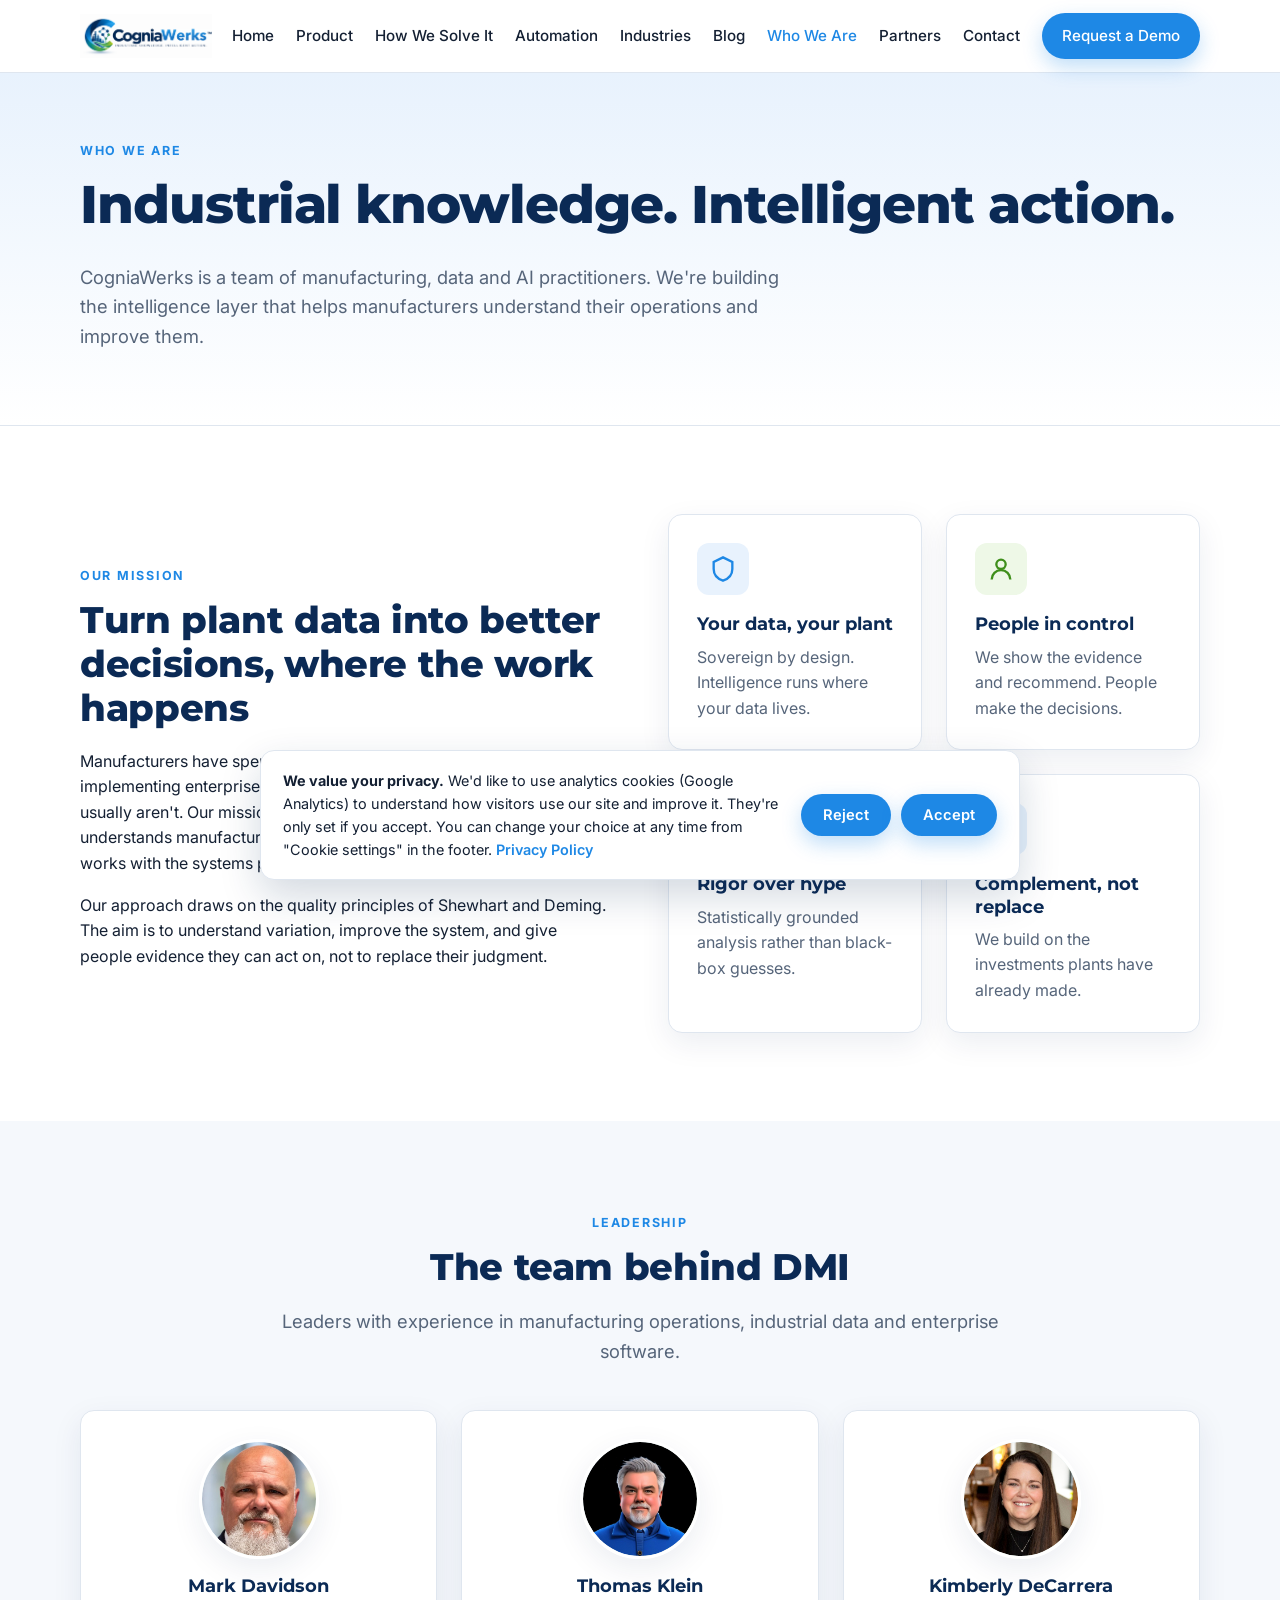
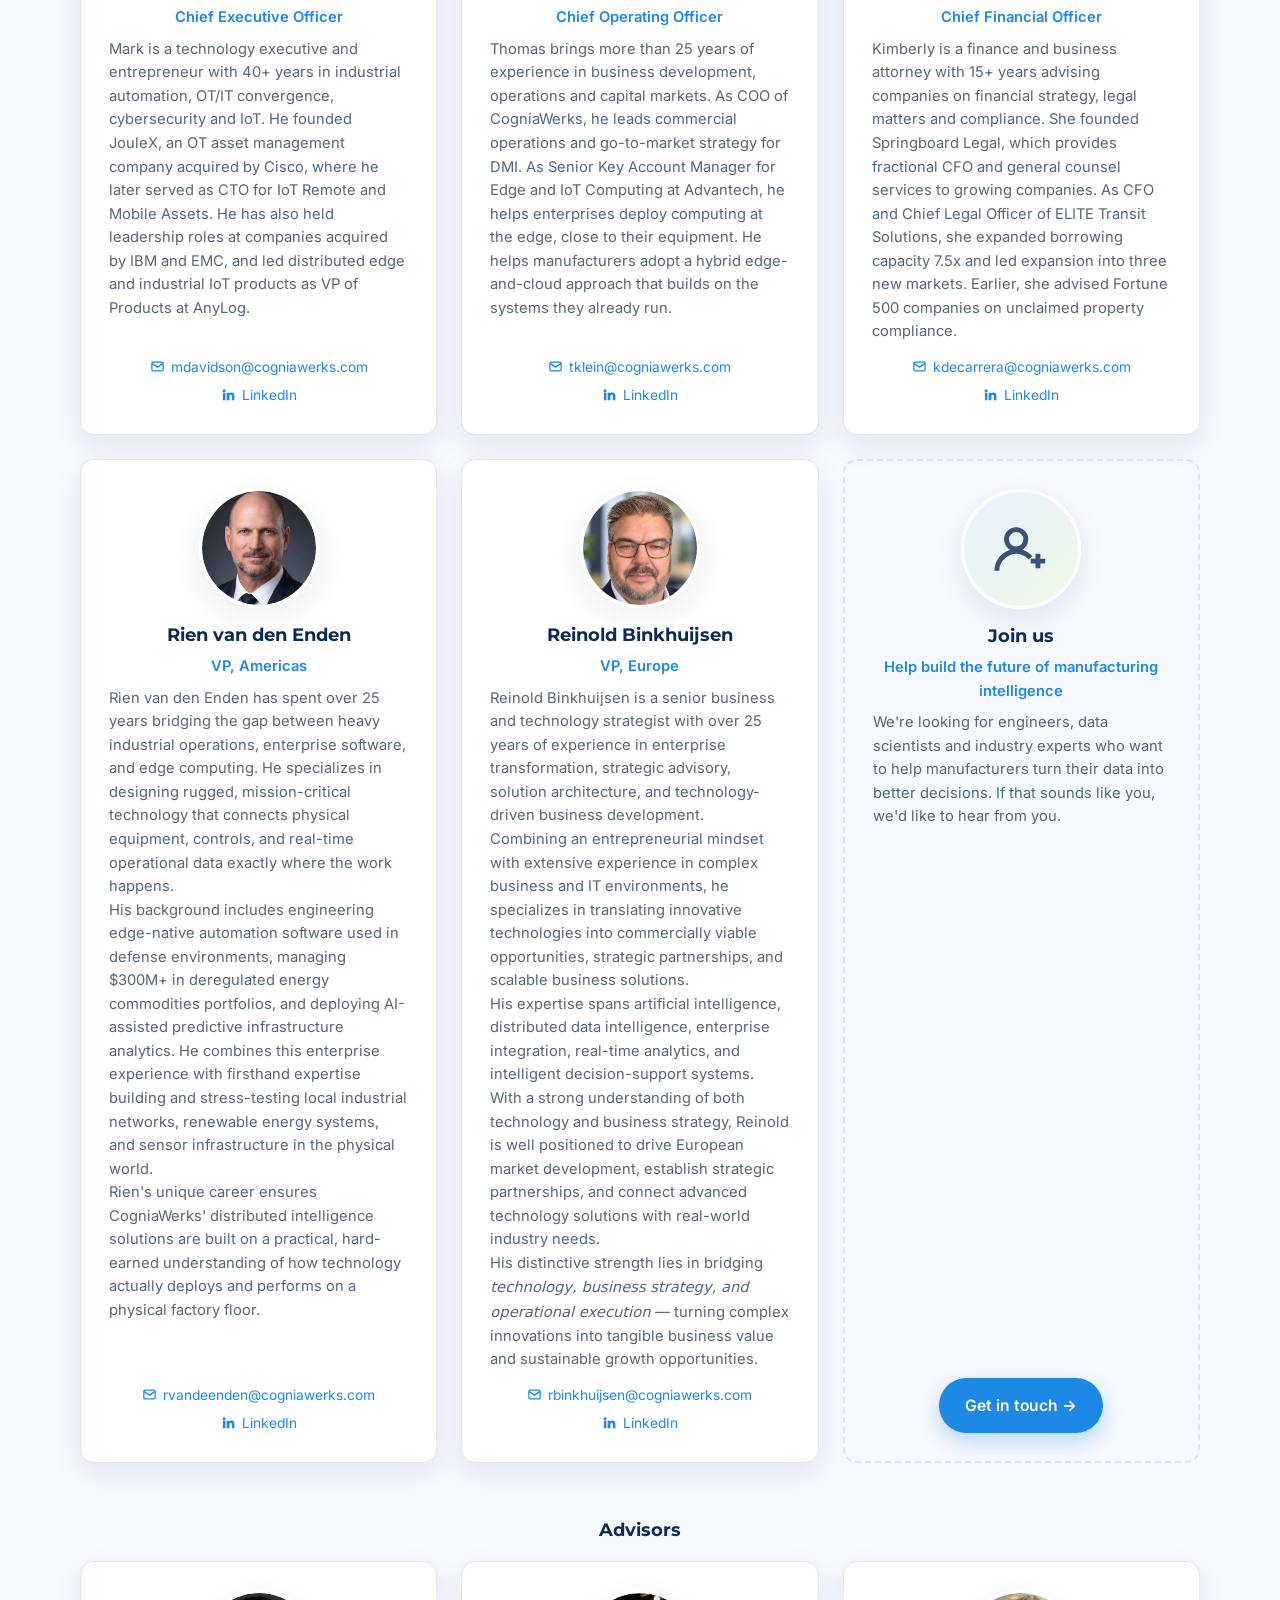
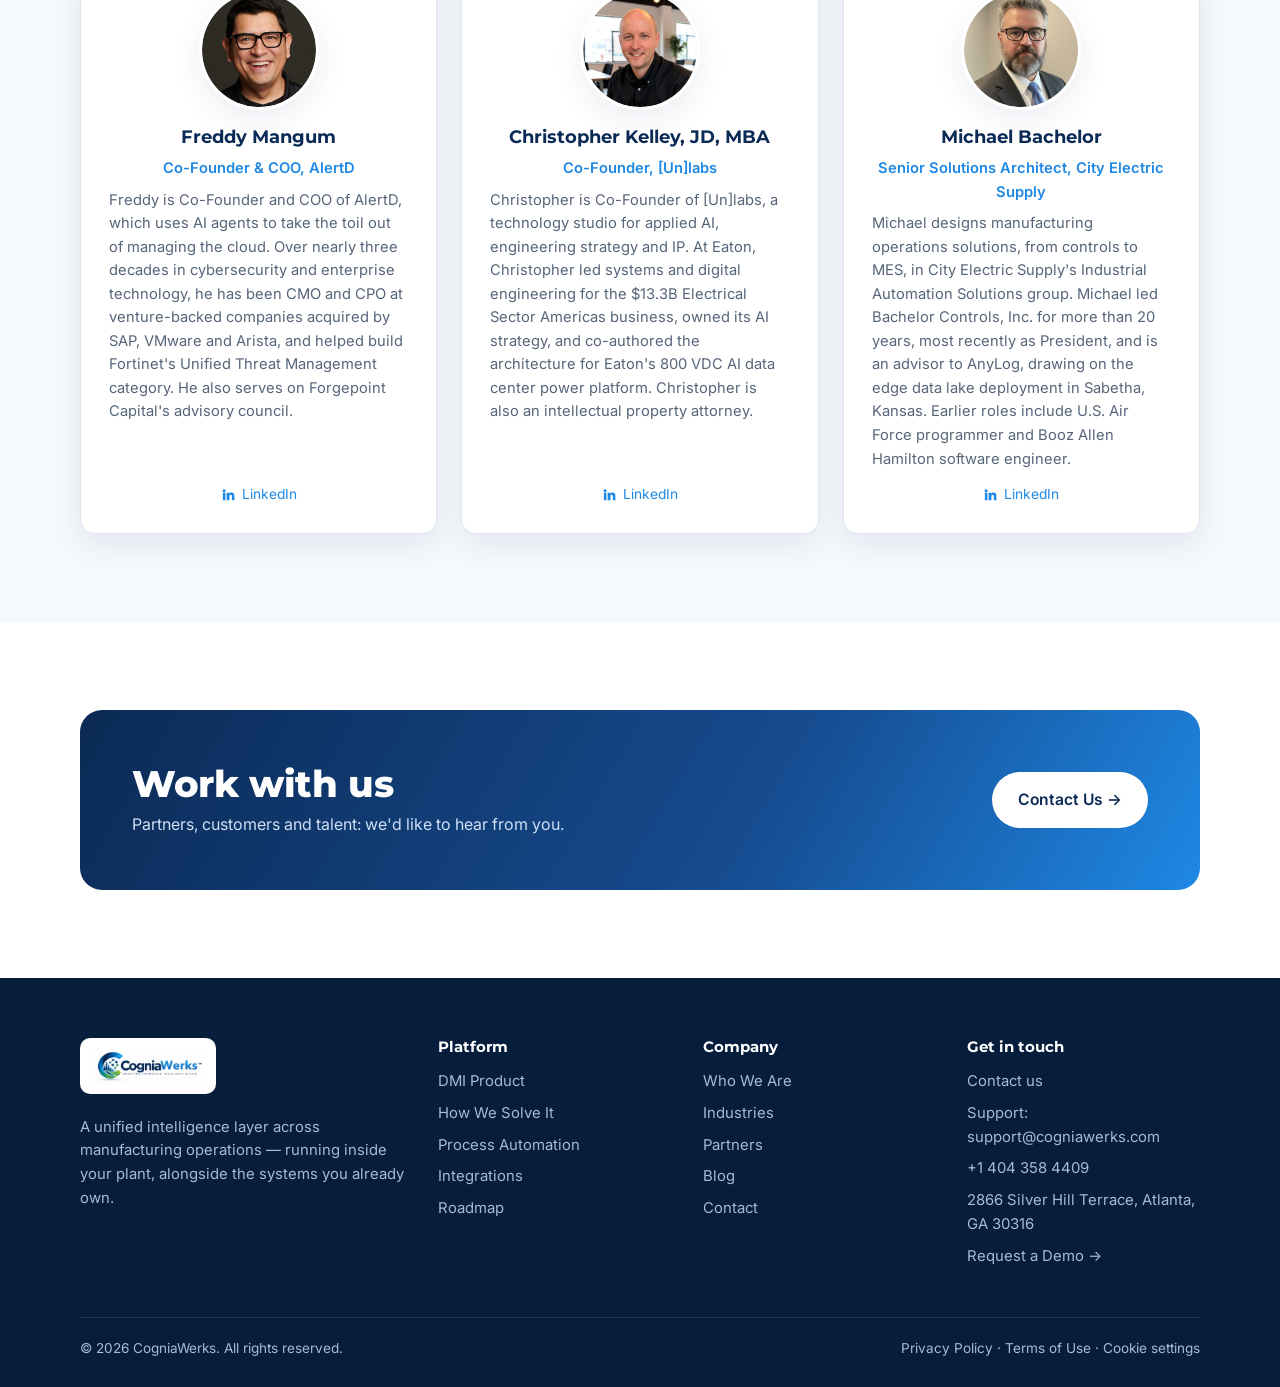
==== commit 83870466: "Update contact links and team biographies" ====
--- a/about.html
+++ b/about.html
@@ -67,10 +67,16 @@
           <h3>Kimberly DeCarrera</h3><div class="role">Chief Financial Officer</div><p>Kimberly is a finance and business attorney with 15+ years advising companies on financial strategy, legal matters and compliance. She founded Springboard Legal, which provides fractional CFO and general counsel services to growing companies. As CFO and Chief Legal Officer of ELITE Transit Solutions, she expanded borrowing capacity 7.5x and led expansion into three new markets. Earlier, she advised Fortune 500 companies on unclaimed property compliance.</p>
           <div class="person-links"><a href="mailto:kdecarrera@cogniawerks.com" aria-label="Email Kimberly DeCarrera"><svg viewBox="0 0 24 24" fill="none" stroke="currentColor" stroke-width="2" aria-hidden="true"><rect x="3" y="5" width="18" height="14" rx="2"/><path d="M3 7l9 6 9-6"/></svg><span>kdecarrera<wbr>@cogniawerks.com</span></a><a href="https://www.linkedin.com/in/kdecarrera/" target="_blank" rel="noopener" aria-label="Kimberly DeCarrera on LinkedIn"><svg viewBox="0 0 24 24" fill="currentColor" aria-hidden="true"><path d="M4.98 3.5a2.5 2.5 0 11-.02 5 2.5 2.5 0 01.02-5zM3 9h4v12H3zM9 9h3.8v1.7h.05c.53-1 1.83-2.05 3.77-2.05 4.03 0 4.78 2.65 4.78 6.1V21h-4v-5.5c0-1.3-.02-3-1.83-3-1.83 0-2.11 1.43-2.11 2.9V21H9z"/></svg><span>LinkedIn</span></a></div></div>
         <div class="card person"><div class="avatar"><img src="assets/team/rien.jpg?v=1" alt="Rien van den Enden" width="120" height="120" loading="lazy"></div>
-          <h3>Rien van den Enden</h3><div class="role">VP, Americas</div><p>Rien brings more than 30 years in building technology, fire and life safety, and energy. He is a Product Manager at Mircom Group of Companies for its OpenGN and OpenBAS building integration platforms, after an earlier seven-year product and business development role there. As Director of Sales at Heizomat Canada he doubled revenue in two years, and he has held sales roles at Siemens Smart Infrastructure, Signalink and Tyco SimplexGrinnell.</p>
+          <h3>Rien van den Enden</h3><div class="role">VP, Americas</div><p>Rien van den Enden has spent over 25 years bridging the gap between heavy industrial operations, enterprise software, and edge computing. He specializes in designing rugged, mission-critical technology that connects physical equipment, controls, and real-time operational data exactly where the work happens.</p>
+          <p>His background includes engineering edge-native automation software used in defense environments, managing $300M+ in deregulated energy commodities portfolios, and deploying AI-assisted predictive infrastructure analytics. He combines this enterprise experience with firsthand expertise building and stress-testing local industrial networks, renewable energy systems, and sensor infrastructure in the physical world.</p>
+          <p>Rien's unique career ensures CogniaWerks' distributed intelligence solutions are built on a practical, hard-earned understanding of how technology actually deploys and performs on a physical factory floor.</p>
           <div class="person-links"><a href="mailto:rvandeenden@cogniawerks.com" aria-label="Email Rien van den Enden"><svg viewBox="0 0 24 24" fill="none" stroke="currentColor" stroke-width="2" aria-hidden="true"><rect x="3" y="5" width="18" height="14" rx="2"/><path d="M3 7l9 6 9-6"/></svg><span>rvandeenden<wbr>@cogniawerks.com</span></a><a href="https://www.linkedin.com/in/rienv/" target="_blank" rel="noopener" aria-label="Rien van den Enden on LinkedIn"><svg viewBox="0 0 24 24" fill="currentColor" aria-hidden="true"><path d="M4.98 3.5a2.5 2.5 0 11-.02 5 2.5 2.5 0 01.02-5zM3 9h4v12H3zM9 9h3.8v1.7h.05c.53-1 1.83-2.05 3.77-2.05 4.03 0 4.78 2.65 4.78 6.1V21h-4v-5.5c0-1.3-.02-3-1.83-3-1.83 0-2.11 1.43-2.11 2.9V21H9z"/></svg><span>LinkedIn</span></a></div></div>
         <div class="card person"><div class="avatar"><img src="assets/team/reinold.jpg?v=2" alt="Reinold Binkhuijsen" width="120" height="120" loading="lazy"></div>
-          <h3>Reinold Binkhuijsen</h3><div class="role">VP, Europe</div><p>Reinold is a solution architect and business analyst who works where IT and business meet. He founded Simply Intelligent, which builds generative-AI and RAG applications. He has delivered architecture and analysis work for Sanquin, Kruidvat, Tele2 and the Municipality of Haarlemmermeer. Earlier, as a partner at CleverGroup and FunnelGroup, he led software design, outsourced development teams and international business development.</p>
+          <h3>Reinold Binkhuijsen</h3><div class="role">VP, Europe</div><p>Reinold Binkhuijsen is a senior business and technology strategist with over 25 years of experience in enterprise transformation, strategic advisory, solution architecture, and technology-driven business development.</p>
+          <p>Combining an entrepreneurial mindset with extensive experience in complex business and IT environments, he specializes in translating innovative technologies into commercially viable opportunities, strategic partnerships, and scalable business solutions.</p>
+          <p>His expertise spans artificial intelligence, distributed data intelligence, enterprise integration, real-time analytics, and intelligent decision-support systems.</p>
+          <p>With a strong understanding of both technology and business strategy, Reinold is well positioned to drive European market development, establish strategic partnerships, and connect advanced technology solutions with real-world industry needs.</p>
+          <p>His distinctive strength lies in bridging <em>technology, business strategy, and operational execution</em> — turning complex innovations into tangible business value and sustainable growth opportunities.</p>
           <div class="person-links"><a href="mailto:rbinkhuijsen@cogniawerks.com" aria-label="Email Reinold Binkhuijsen"><svg viewBox="0 0 24 24" fill="none" stroke="currentColor" stroke-width="2" aria-hidden="true"><rect x="3" y="5" width="18" height="14" rx="2"/><path d="M3 7l9 6 9-6"/></svg><span>rbinkhuijsen<wbr>@cogniawerks.com</span></a><a href="https://www.linkedin.com/in/binkhuijsen/" target="_blank" rel="noopener" aria-label="Reinold Binkhuijsen on LinkedIn"><svg viewBox="0 0 24 24" fill="currentColor" aria-hidden="true"><path d="M4.98 3.5a2.5 2.5 0 11-.02 5 2.5 2.5 0 01.02-5zM3 9h4v12H3zM9 9h3.8v1.7h.05c.53-1 1.83-2.05 3.77-2.05 4.03 0 4.78 2.65 4.78 6.1V21h-4v-5.5c0-1.3-.02-3-1.83-3-1.83 0-2.11 1.43-2.11 2.9V21H9z"/></svg><span>LinkedIn</span></a></div></div>
         <div class="card person join-card"><div class="avatar"><svg viewBox="0 0 24 24" fill="none" stroke="currentColor" stroke-width="2"><circle cx="10" cy="8" r="4"/><path d="M2 21a8 8 0 0114-5.3"/><path d="M19 14v6M16 17h6"/></svg></div>
           <h3>Join us</h3><div class="role">Help build the future of manufacturing intelligence</div><p>We're looking for engineers, data scientists and industry experts who want to help manufacturers turn their data into better decisions. If that sounds like you, we'd like to hear from you.</p>
@@ -96,6 +102,6 @@
   </section>
 </main>
 <div id="site-footer"></div>
-<script src="js/site.js?v=202610160855"></script>
+<script src="js/site.js?v=202610180001"></script>
 </body>
 </html>
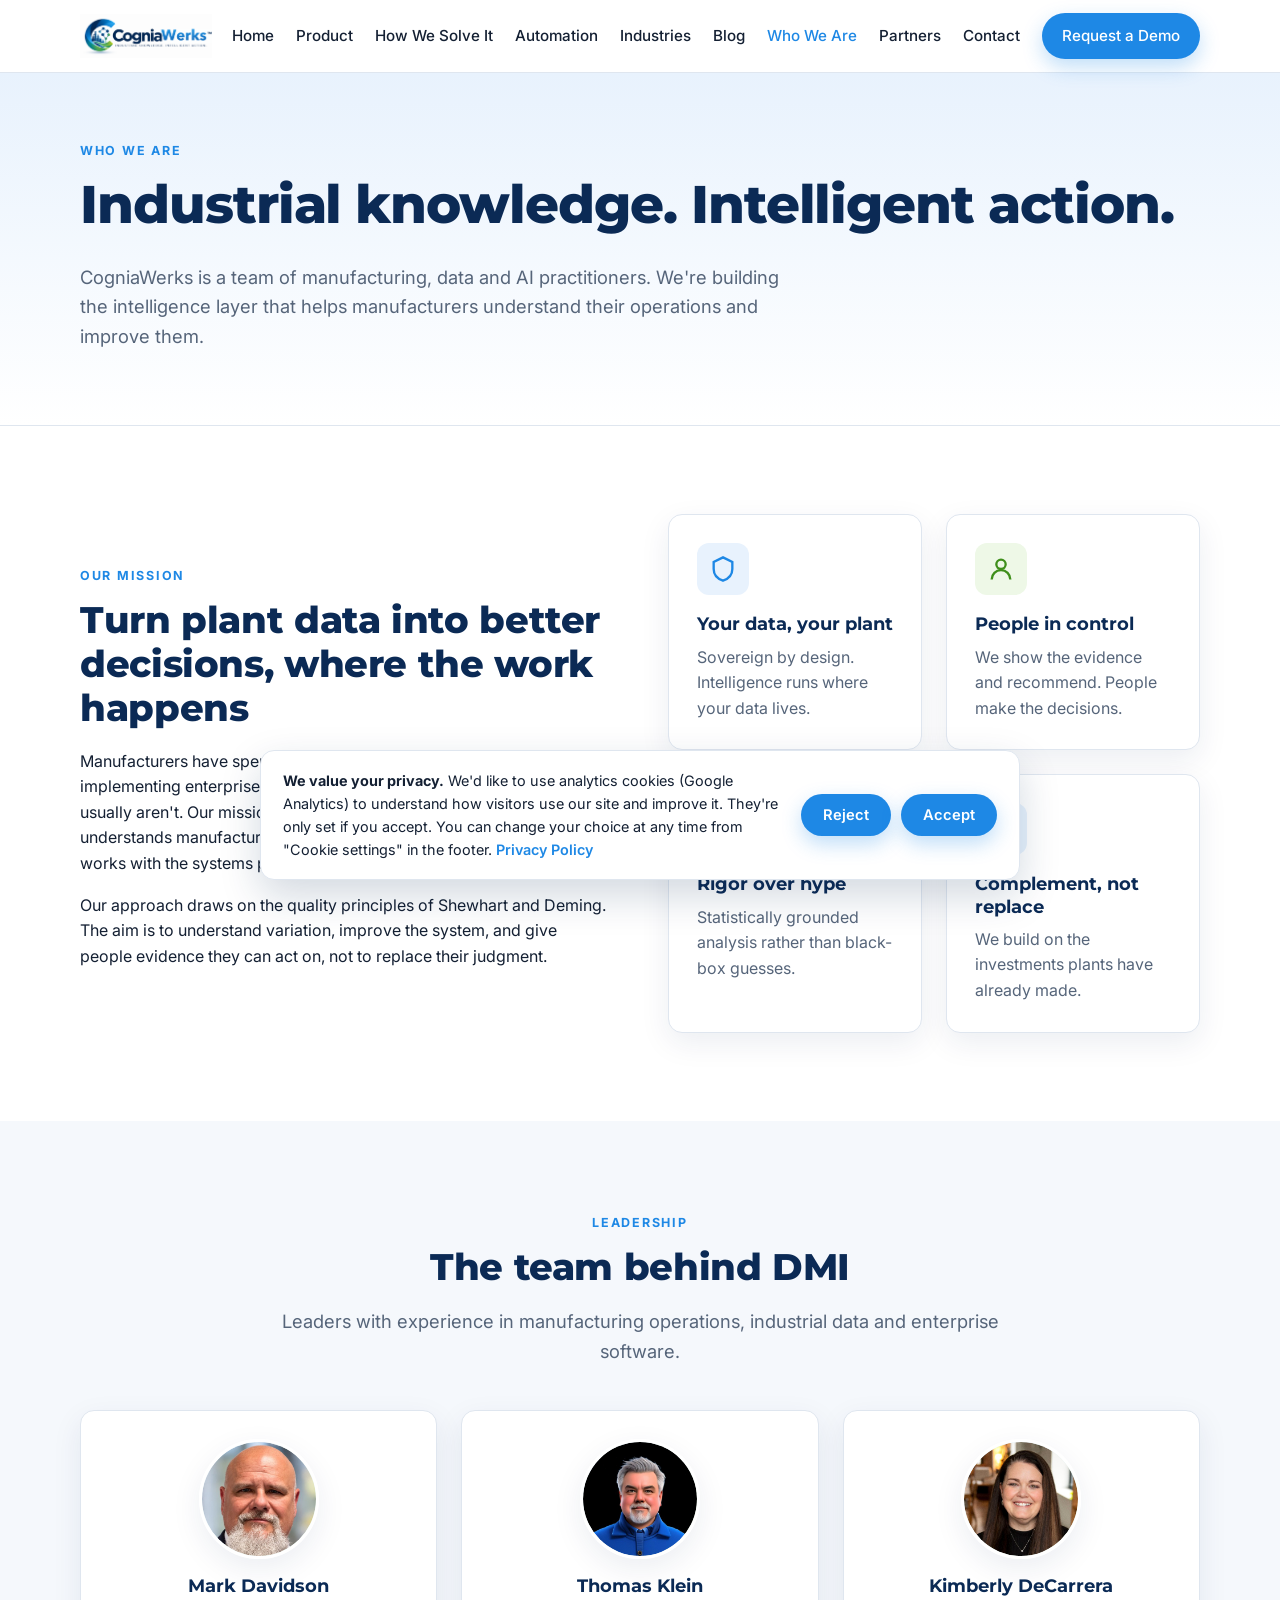
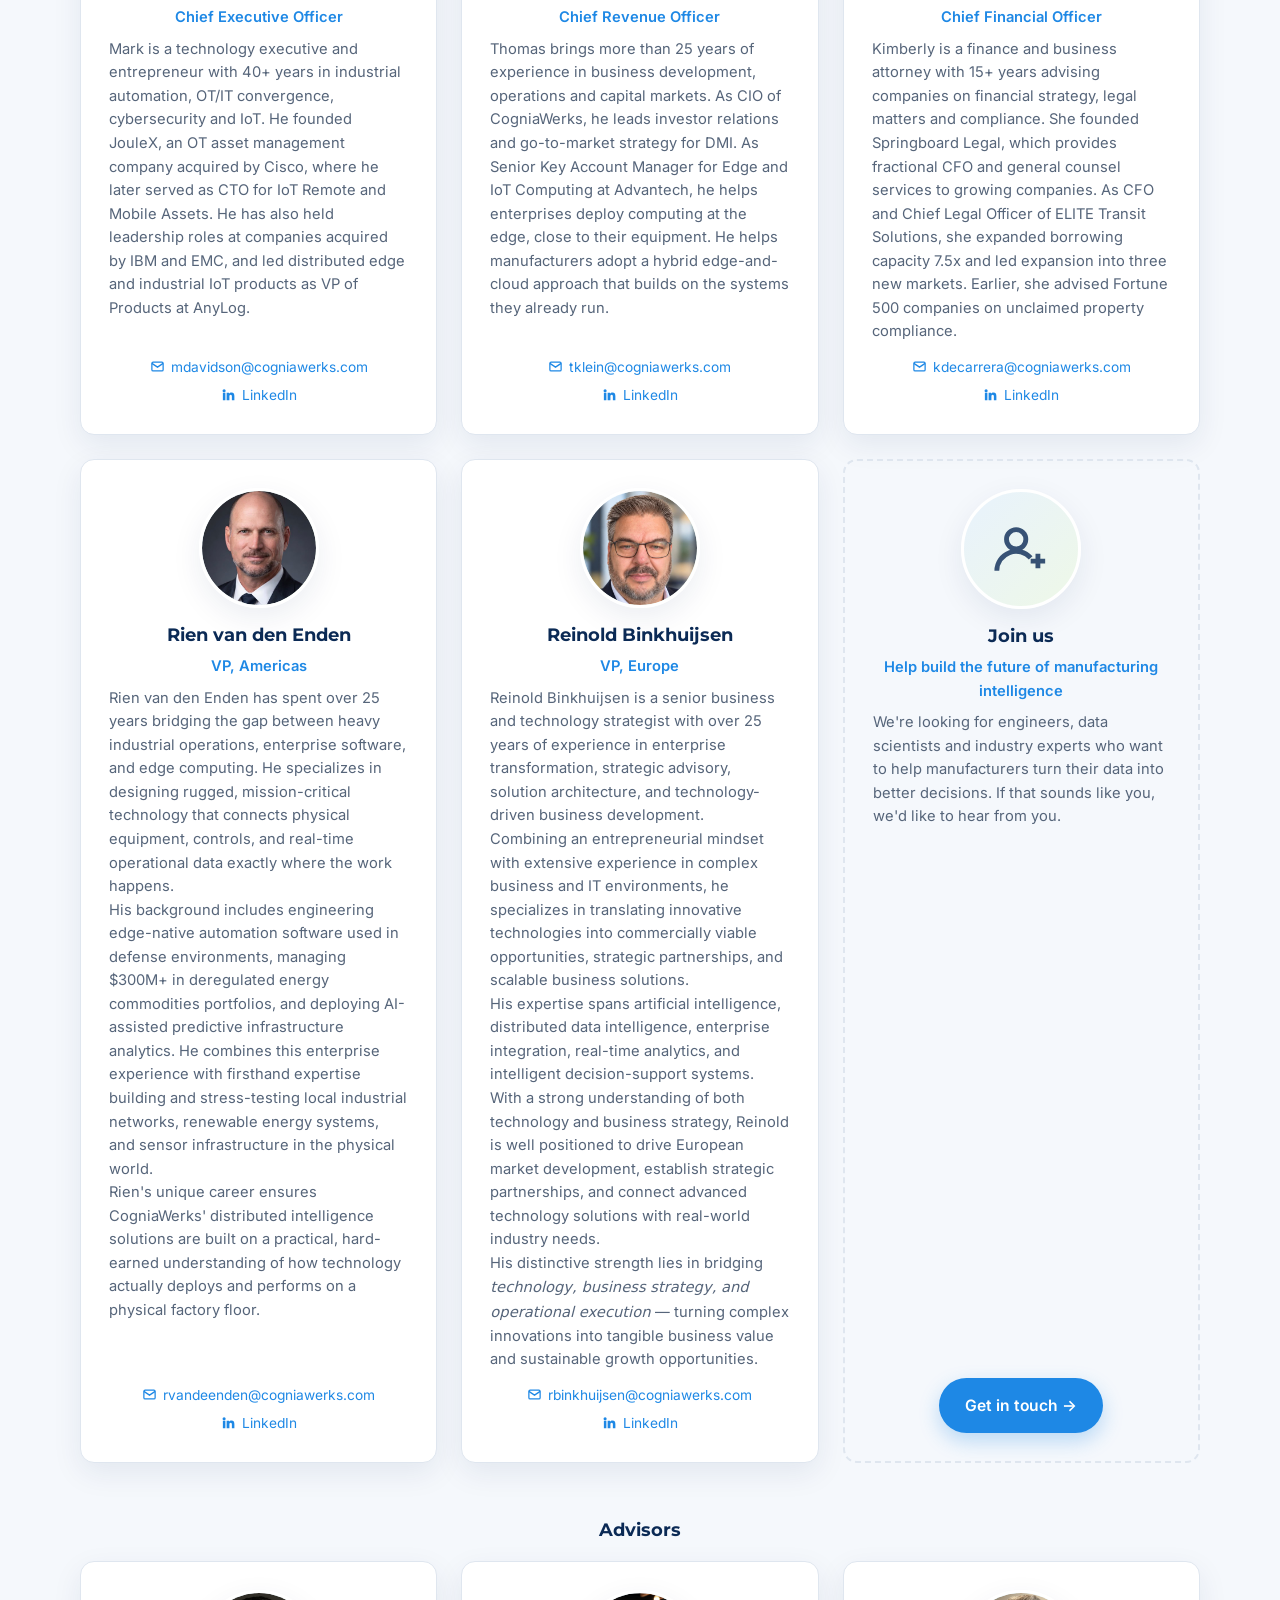
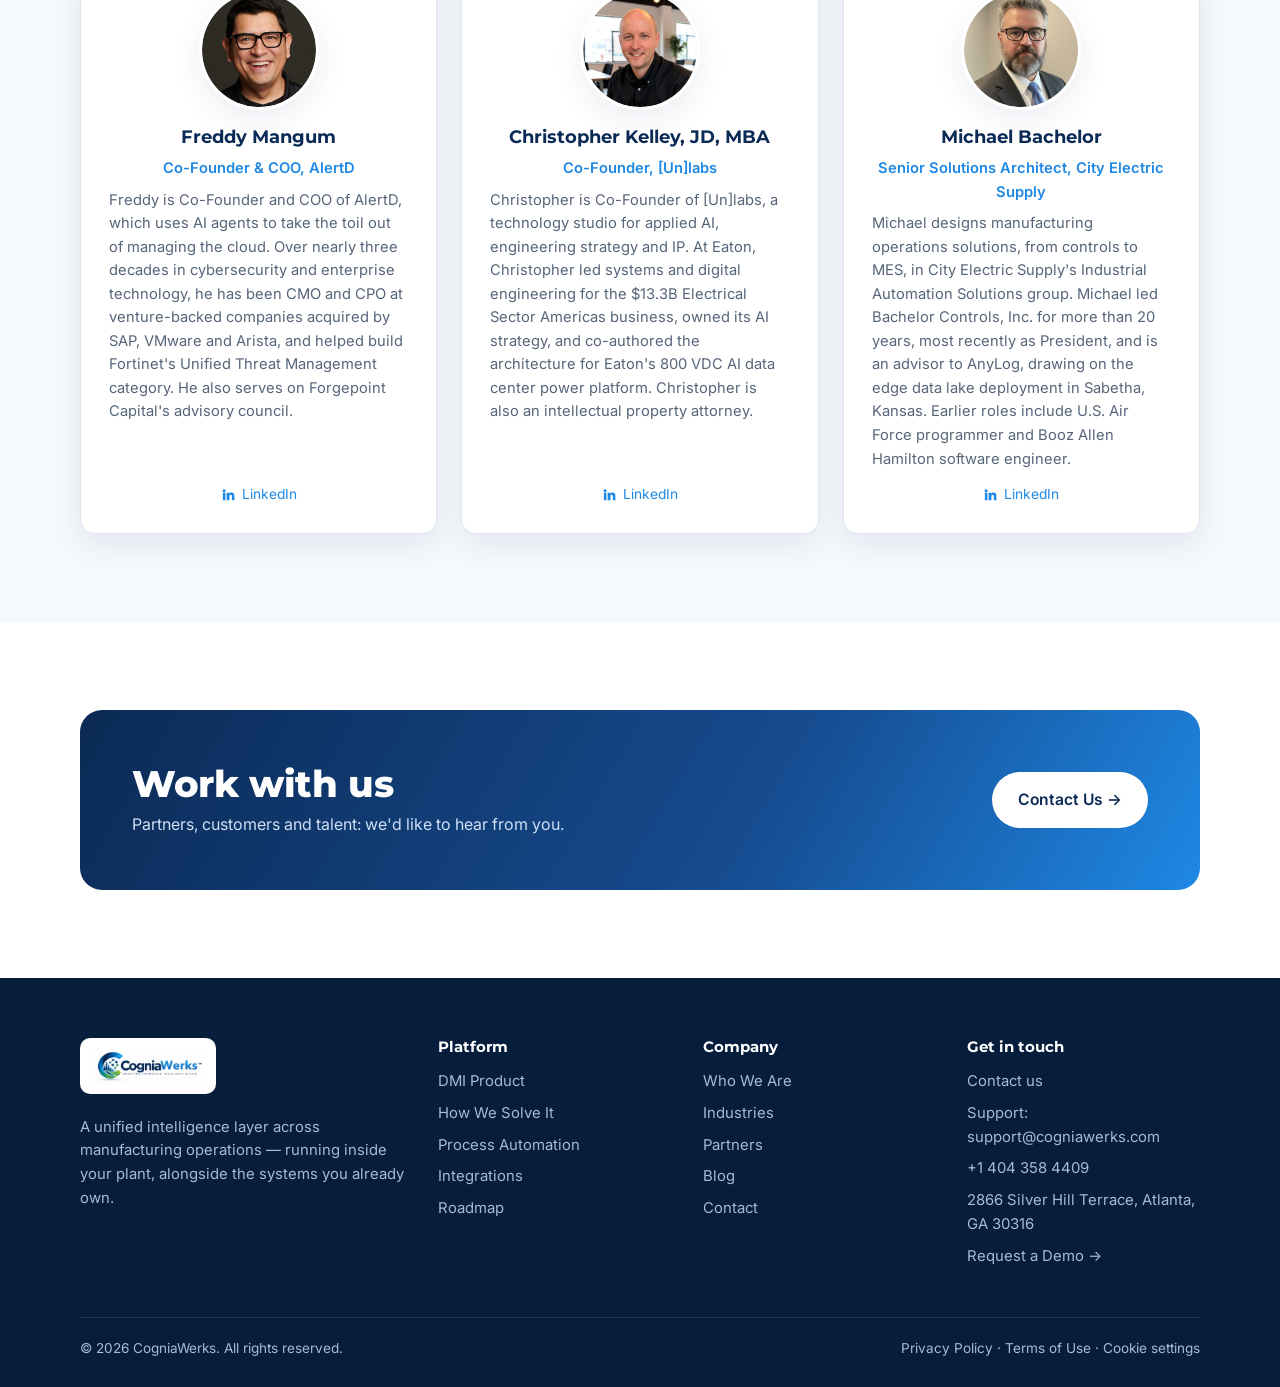
==== commit 9e6e1ef1: "updates to about" ====
--- a/about.html
+++ b/about.html
@@ -61,7 +61,7 @@
           <h3>Mark Davidson</h3><div class="role">Chief Executive Officer</div><p>Mark is a technology executive and entrepreneur with 40+ years in industrial automation, OT/IT convergence, cybersecurity and IoT. He founded JouleX, an OT asset management company acquired by Cisco, where he later served as CTO for IoT Remote and Mobile Assets. He has also held leadership roles at companies acquired by IBM and EMC, and led distributed edge and industrial IoT products as VP of Products at AnyLog.</p>
           <div class="person-links"><a href="mailto:mdavidson@cogniawerks.com" aria-label="Email Mark Davidson"><svg viewBox="0 0 24 24" fill="none" stroke="currentColor" stroke-width="2" aria-hidden="true"><rect x="3" y="5" width="18" height="14" rx="2"/><path d="M3 7l9 6 9-6"/></svg><span>mdavidson<wbr>@cogniawerks.com</span></a><a href="https://www.linkedin.com/in/mdavidson58/" target="_blank" rel="noopener" aria-label="Mark Davidson on LinkedIn"><svg viewBox="0 0 24 24" fill="currentColor" aria-hidden="true"><path d="M4.98 3.5a2.5 2.5 0 11-.02 5 2.5 2.5 0 01.02-5zM3 9h4v12H3zM9 9h3.8v1.7h.05c.53-1 1.83-2.05 3.77-2.05 4.03 0 4.78 2.65 4.78 6.1V21h-4v-5.5c0-1.3-.02-3-1.83-3-1.83 0-2.11 1.43-2.11 2.9V21H9z"/></svg><span>LinkedIn</span></a></div></div>
         <div class="card person"><div class="avatar"><img src="assets/team/thomas.jpg" alt="Thomas Klein" width="120" height="120" loading="lazy"></div>
-          <h3>Thomas Klein</h3><div class="role">Chief Operating Officer</div><p>Thomas brings more than 25 years of experience in business development, operations and capital markets. As COO of CogniaWerks, he leads commercial operations and go-to-market strategy for DMI. As Senior Key Account Manager for Edge and IoT Computing at Advantech, he helps enterprises deploy computing at the edge, close to their equipment. He helps manufacturers adopt a hybrid edge-and-cloud approach that builds on the systems they already run.</p>
+          <h3>Thomas Klein</h3><div class="role">Chief Revenue Officer</div><p>Thomas brings more than 25 years of experience in business development, operations and capital markets. As CIO of CogniaWerks, he leads investor relations and go-to-market strategy for DMI. As Senior Key Account Manager for Edge and IoT Computing at Advantech, he helps enterprises deploy computing at the edge, close to their equipment. He helps manufacturers adopt a hybrid edge-and-cloud approach that builds on the systems they already run.</p>
           <div class="person-links"><a href="mailto:tklein@cogniawerks.com" aria-label="Email Thomas Klein"><svg viewBox="0 0 24 24" fill="none" stroke="currentColor" stroke-width="2" aria-hidden="true"><rect x="3" y="5" width="18" height="14" rx="2"/><path d="M3 7l9 6 9-6"/></svg><span>tklein<wbr>@cogniawerks.com</span></a><a href="https://www.linkedin.com/in/thomas-k-411108/" target="_blank" rel="noopener" aria-label="Thomas Klein on LinkedIn"><svg viewBox="0 0 24 24" fill="currentColor" aria-hidden="true"><path d="M4.98 3.5a2.5 2.5 0 11-.02 5 2.5 2.5 0 01.02-5zM3 9h4v12H3zM9 9h3.8v1.7h.05c.53-1 1.83-2.05 3.77-2.05 4.03 0 4.78 2.65 4.78 6.1V21h-4v-5.5c0-1.3-.02-3-1.83-3-1.83 0-2.11 1.43-2.11 2.9V21H9z"/></svg><span>LinkedIn</span></a></div></div>
         <div class="card person"><div class="avatar"><img src="assets/team/kimberly.jpg" alt="Kimberly DeCarrera" width="120" height="120" loading="lazy"></div>
           <h3>Kimberly DeCarrera</h3><div class="role">Chief Financial Officer</div><p>Kimberly is a finance and business attorney with 15+ years advising companies on financial strategy, legal matters and compliance. She founded Springboard Legal, which provides fractional CFO and general counsel services to growing companies. As CFO and Chief Legal Officer of ELITE Transit Solutions, she expanded borrowing capacity 7.5x and led expansion into three new markets. Earlier, she advised Fortune 500 companies on unclaimed property compliance.</p>
@@ -70,7 +70,7 @@
           <h3>Rien van den Enden</h3><div class="role">VP, Americas</div><p>Rien van den Enden has spent over 25 years bridging the gap between heavy industrial operations, enterprise software, and edge computing. He specializes in designing rugged, mission-critical technology that connects physical equipment, controls, and real-time operational data exactly where the work happens.</p>
           <p>His background includes engineering edge-native automation software used in defense environments, managing $300M+ in deregulated energy commodities portfolios, and deploying AI-assisted predictive infrastructure analytics. He combines this enterprise experience with firsthand expertise building and stress-testing local industrial networks, renewable energy systems, and sensor infrastructure in the physical world.</p>
           <p>Rien's unique career ensures CogniaWerks' distributed intelligence solutions are built on a practical, hard-earned understanding of how technology actually deploys and performs on a physical factory floor.</p>
-          <div class="person-links"><a href="mailto:rvandeenden@cogniawerks.com" aria-label="Email Rien van den Enden"><svg viewBox="0 0 24 24" fill="none" stroke="currentColor" stroke-width="2" aria-hidden="true"><rect x="3" y="5" width="18" height="14" rx="2"/><path d="M3 7l9 6 9-6"/></svg><span>rvandeenden<wbr>@cogniawerks.com</span></a><a href="https://www.linkedin.com/in/rienv/" target="_blank" rel="noopener" aria-label="Rien van den Enden on LinkedIn"><svg viewBox="0 0 24 24" fill="currentColor" aria-hidden="true"><path d="M4.98 3.5a2.5 2.5 0 11-.02 5 2.5 2.5 0 01.02-5zM3 9h4v12H3zM9 9h3.8v1.7h.05c.53-1 1.83-2.05 3.77-2.05 4.03 0 4.78 2.65 4.78 6.1V21h-4v-5.5c0-1.3-.02-3-1.83-3-1.83 0-2.11 1.43-2.11 2.9V21H9z"/></svg><span>LinkedIn</span></a></div></div>
+          <div class="person-links"><a href="mailto:rvandenenden@cogniawerks.com" aria-label="Email Rien van den Enden"><svg viewBox="0 0 24 24" fill="none" stroke="currentColor" stroke-width="2" aria-hidden="true"><rect x="3" y="5" width="18" height="14" rx="2"/><path d="M3 7l9 6 9-6"/></svg><span>rvandeenden<wbr>@cogniawerks.com</span></a><a href="https://www.linkedin.com/in/rienv/" target="_blank" rel="noopener" aria-label="Rien van den Enden on LinkedIn"><svg viewBox="0 0 24 24" fill="currentColor" aria-hidden="true"><path d="M4.98 3.5a2.5 2.5 0 11-.02 5 2.5 2.5 0 01.02-5zM3 9h4v12H3zM9 9h3.8v1.7h.05c.53-1 1.83-2.05 3.77-2.05 4.03 0 4.78 2.65 4.78 6.1V21h-4v-5.5c0-1.3-.02-3-1.83-3-1.83 0-2.11 1.43-2.11 2.9V21H9z"/></svg><span>LinkedIn</span></a></div></div>
         <div class="card person"><div class="avatar"><img src="assets/team/reinold.jpg?v=2" alt="Reinold Binkhuijsen" width="120" height="120" loading="lazy"></div>
           <h3>Reinold Binkhuijsen</h3><div class="role">VP, Europe</div><p>Reinold Binkhuijsen is a senior business and technology strategist with over 25 years of experience in enterprise transformation, strategic advisory, solution architecture, and technology-driven business development.</p>
           <p>Combining an entrepreneurial mindset with extensive experience in complex business and IT environments, he specializes in translating innovative technologies into commercially viable opportunities, strategic partnerships, and scalable business solutions.</p>
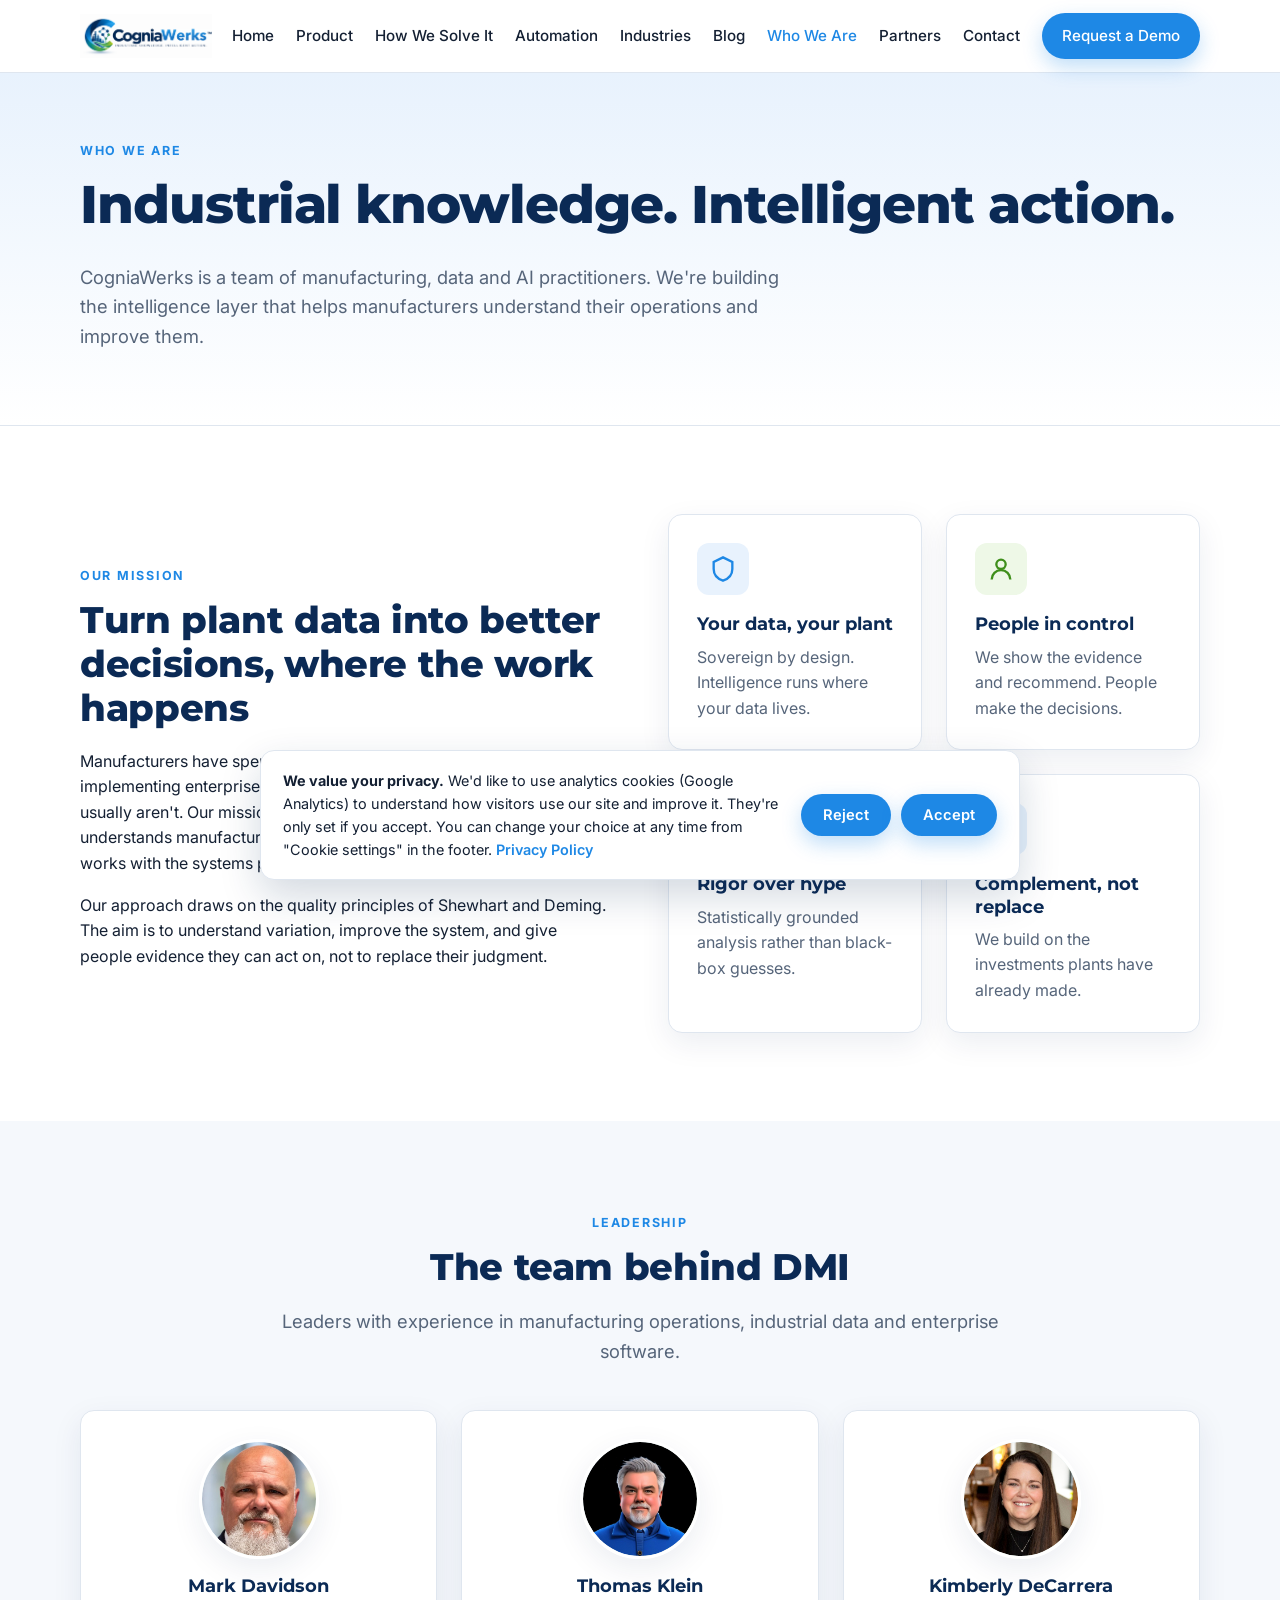
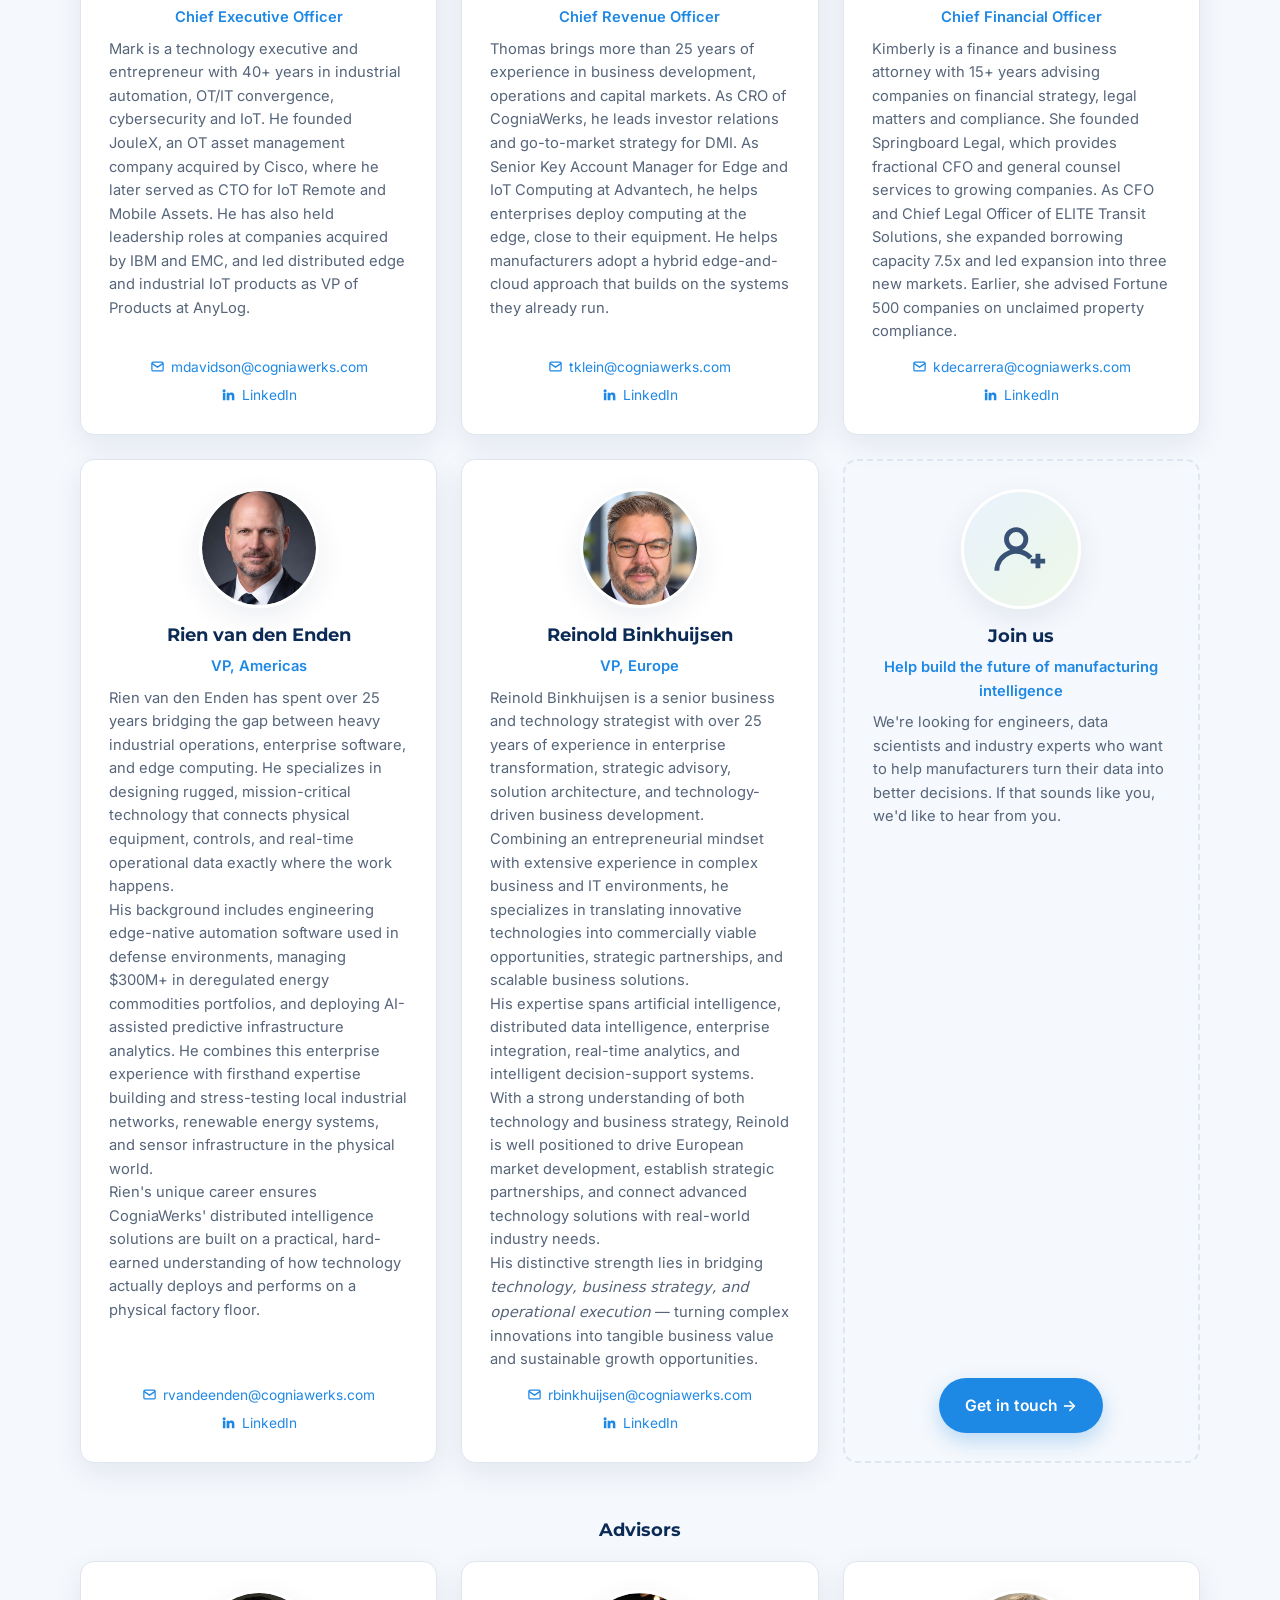
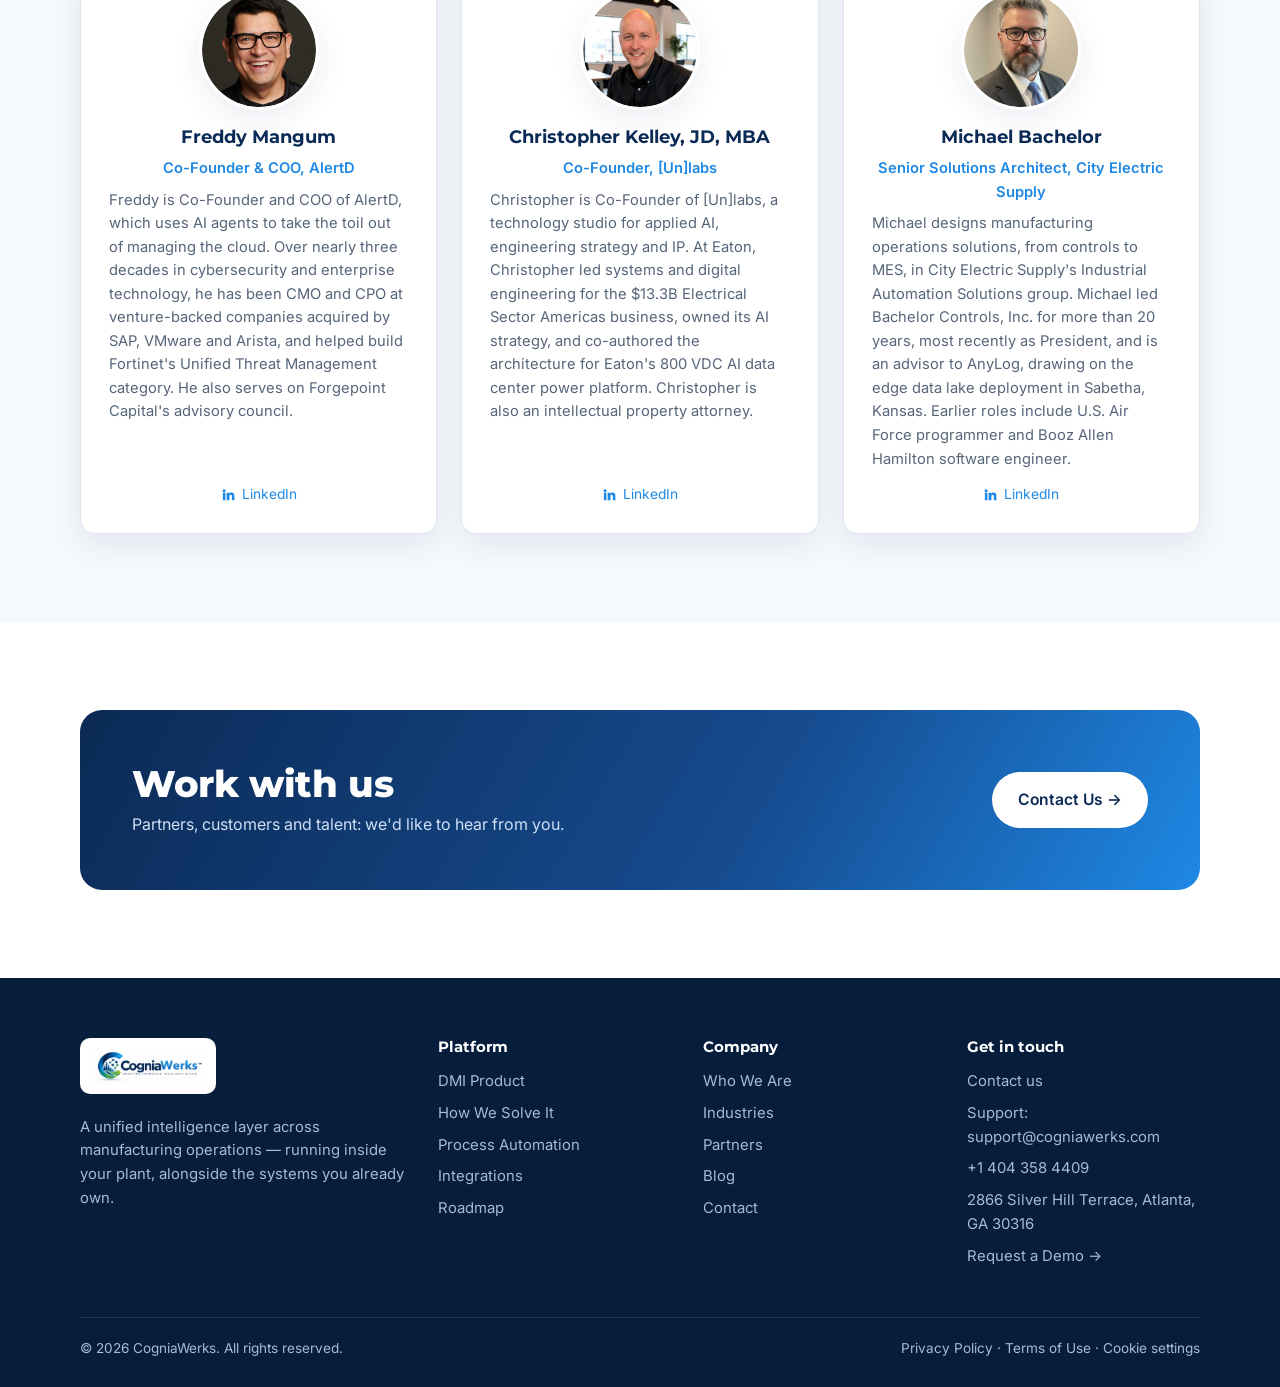
==== commit ac427ebe: "updates to about" ====
--- a/about.html
+++ b/about.html
@@ -61,7 +61,7 @@
           <h3>Mark Davidson</h3><div class="role">Chief Executive Officer</div><p>Mark is a technology executive and entrepreneur with 40+ years in industrial automation, OT/IT convergence, cybersecurity and IoT. He founded JouleX, an OT asset management company acquired by Cisco, where he later served as CTO for IoT Remote and Mobile Assets. He has also held leadership roles at companies acquired by IBM and EMC, and led distributed edge and industrial IoT products as VP of Products at AnyLog.</p>
           <div class="person-links"><a href="mailto:mdavidson@cogniawerks.com" aria-label="Email Mark Davidson"><svg viewBox="0 0 24 24" fill="none" stroke="currentColor" stroke-width="2" aria-hidden="true"><rect x="3" y="5" width="18" height="14" rx="2"/><path d="M3 7l9 6 9-6"/></svg><span>mdavidson<wbr>@cogniawerks.com</span></a><a href="https://www.linkedin.com/in/mdavidson58/" target="_blank" rel="noopener" aria-label="Mark Davidson on LinkedIn"><svg viewBox="0 0 24 24" fill="currentColor" aria-hidden="true"><path d="M4.98 3.5a2.5 2.5 0 11-.02 5 2.5 2.5 0 01.02-5zM3 9h4v12H3zM9 9h3.8v1.7h.05c.53-1 1.83-2.05 3.77-2.05 4.03 0 4.78 2.65 4.78 6.1V21h-4v-5.5c0-1.3-.02-3-1.83-3-1.83 0-2.11 1.43-2.11 2.9V21H9z"/></svg><span>LinkedIn</span></a></div></div>
         <div class="card person"><div class="avatar"><img src="assets/team/thomas.jpg" alt="Thomas Klein" width="120" height="120" loading="lazy"></div>
-          <h3>Thomas Klein</h3><div class="role">Chief Revenue Officer</div><p>Thomas brings more than 25 years of experience in business development, operations and capital markets. As CIO of CogniaWerks, he leads investor relations and go-to-market strategy for DMI. As Senior Key Account Manager for Edge and IoT Computing at Advantech, he helps enterprises deploy computing at the edge, close to their equipment. He helps manufacturers adopt a hybrid edge-and-cloud approach that builds on the systems they already run.</p>
+          <h3>Thomas Klein</h3><div class="role">Chief Revenue Officer</div><p>Thomas brings more than 25 years of experience in business development, operations and capital markets. As CRO of CogniaWerks, he leads investor relations and go-to-market strategy for DMI. As Senior Key Account Manager for Edge and IoT Computing at Advantech, he helps enterprises deploy computing at the edge, close to their equipment. He helps manufacturers adopt a hybrid edge-and-cloud approach that builds on the systems they already run.</p>
           <div class="person-links"><a href="mailto:tklein@cogniawerks.com" aria-label="Email Thomas Klein"><svg viewBox="0 0 24 24" fill="none" stroke="currentColor" stroke-width="2" aria-hidden="true"><rect x="3" y="5" width="18" height="14" rx="2"/><path d="M3 7l9 6 9-6"/></svg><span>tklein<wbr>@cogniawerks.com</span></a><a href="https://www.linkedin.com/in/thomas-k-411108/" target="_blank" rel="noopener" aria-label="Thomas Klein on LinkedIn"><svg viewBox="0 0 24 24" fill="currentColor" aria-hidden="true"><path d="M4.98 3.5a2.5 2.5 0 11-.02 5 2.5 2.5 0 01.02-5zM3 9h4v12H3zM9 9h3.8v1.7h.05c.53-1 1.83-2.05 3.77-2.05 4.03 0 4.78 2.65 4.78 6.1V21h-4v-5.5c0-1.3-.02-3-1.83-3-1.83 0-2.11 1.43-2.11 2.9V21H9z"/></svg><span>LinkedIn</span></a></div></div>
         <div class="card person"><div class="avatar"><img src="assets/team/kimberly.jpg" alt="Kimberly DeCarrera" width="120" height="120" loading="lazy"></div>
           <h3>Kimberly DeCarrera</h3><div class="role">Chief Financial Officer</div><p>Kimberly is a finance and business attorney with 15+ years advising companies on financial strategy, legal matters and compliance. She founded Springboard Legal, which provides fractional CFO and general counsel services to growing companies. As CFO and Chief Legal Officer of ELITE Transit Solutions, she expanded borrowing capacity 7.5x and led expansion into three new markets. Earlier, she advised Fortune 500 companies on unclaimed property compliance.</p>
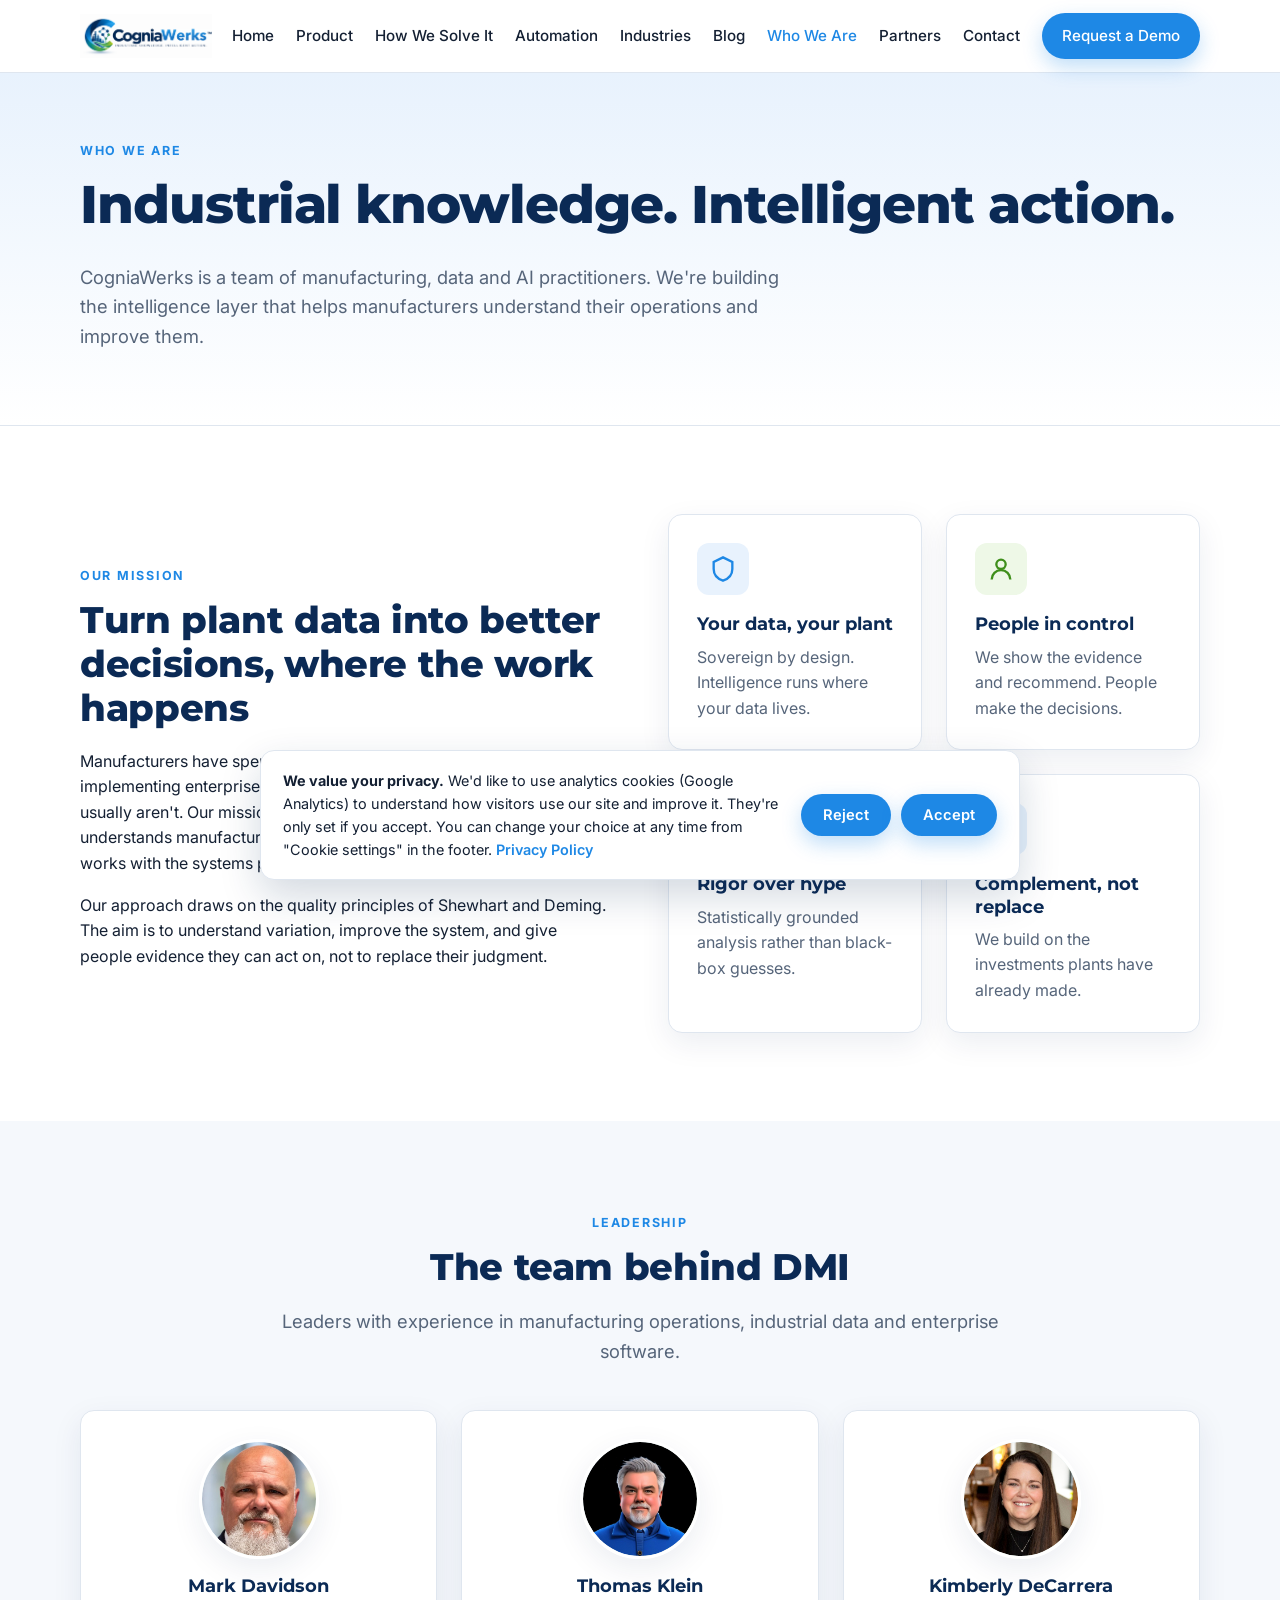
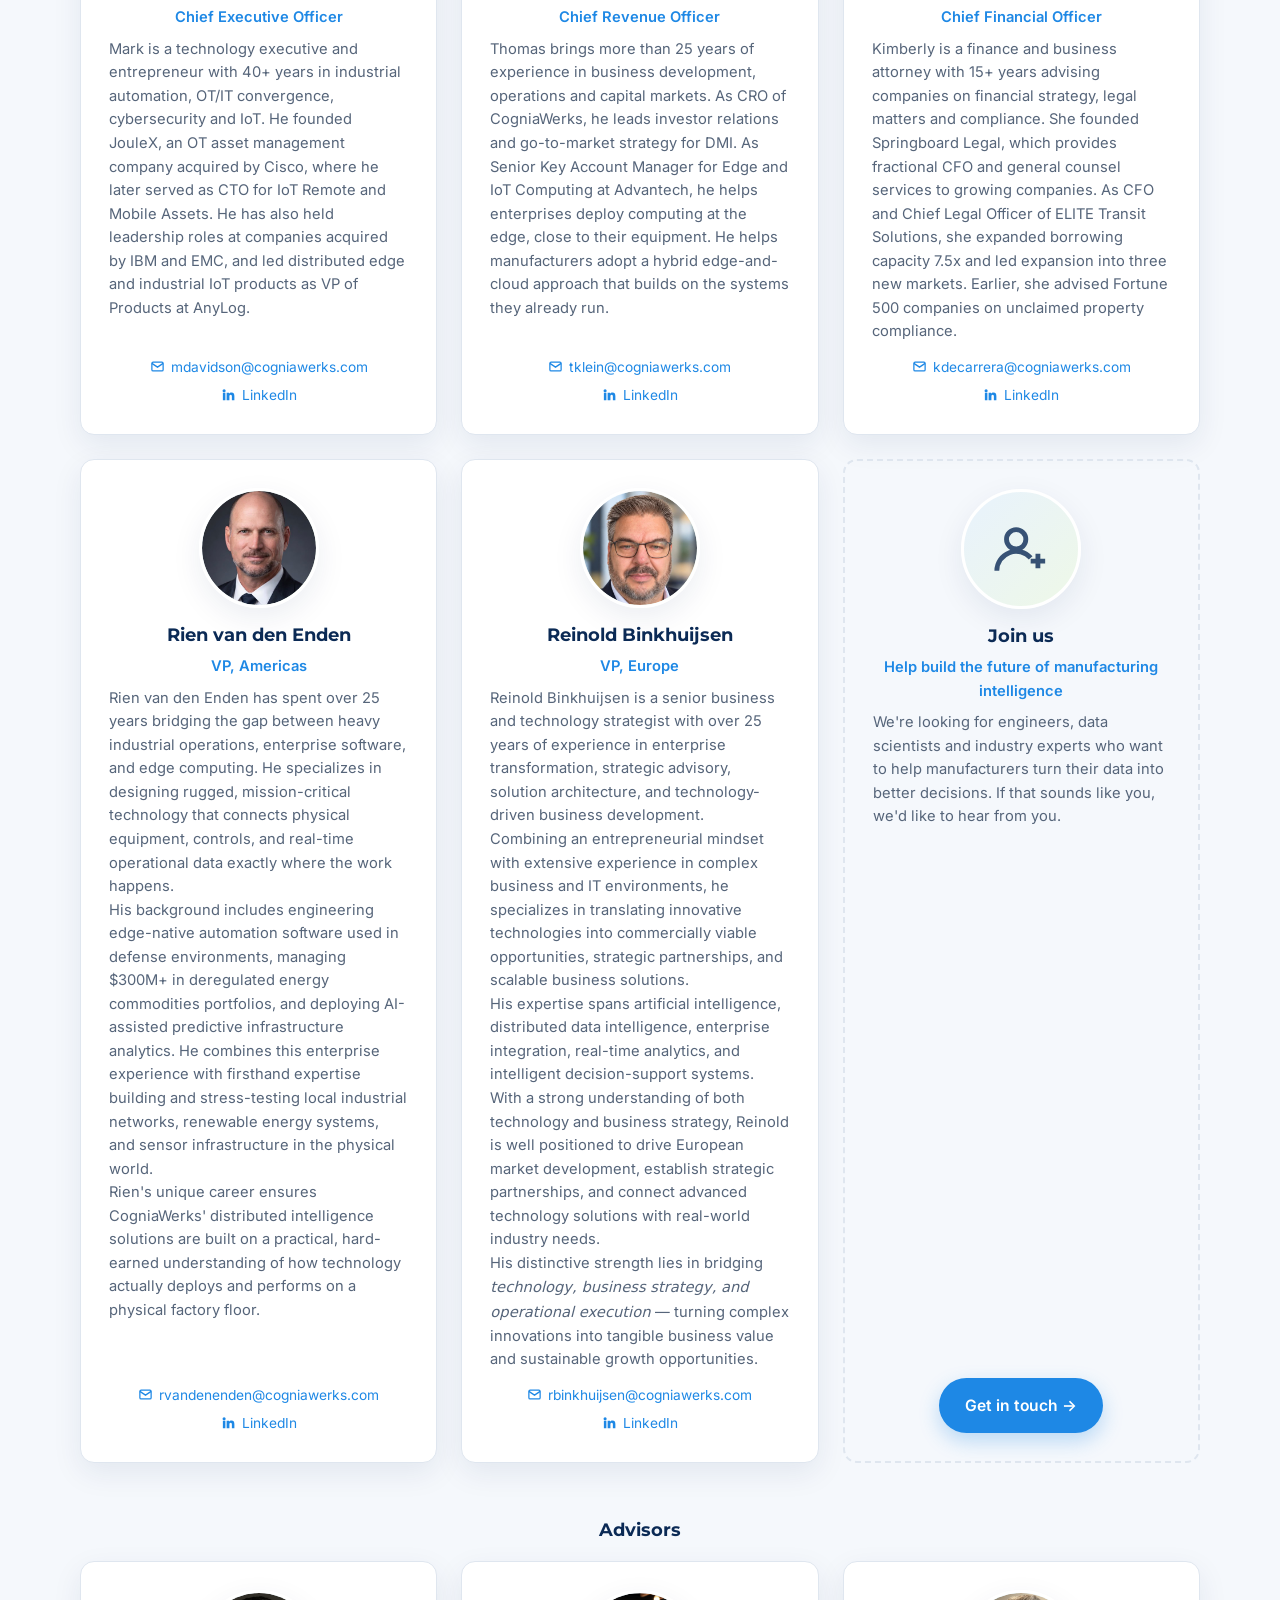
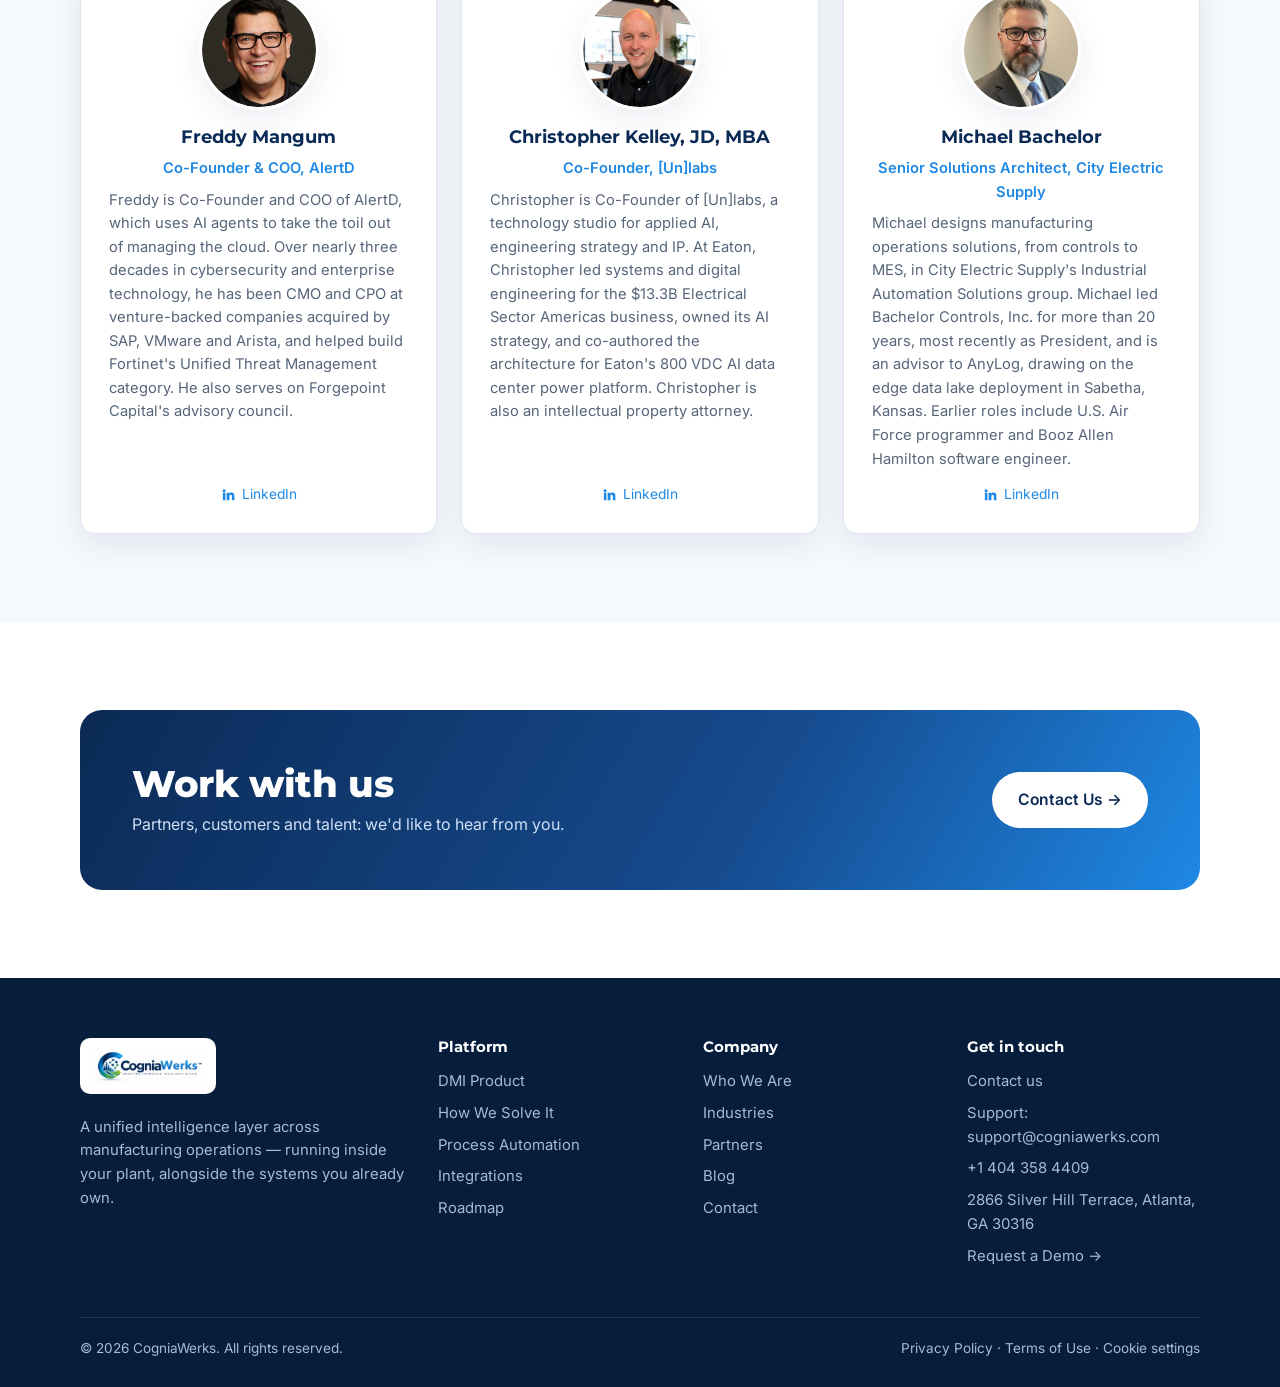
==== commit 180a392a: "updates to about" ====
--- a/about.html
+++ b/about.html
@@ -70,7 +70,7 @@
           <h3>Rien van den Enden</h3><div class="role">VP, Americas</div><p>Rien van den Enden has spent over 25 years bridging the gap between heavy industrial operations, enterprise software, and edge computing. He specializes in designing rugged, mission-critical technology that connects physical equipment, controls, and real-time operational data exactly where the work happens.</p>
           <p>His background includes engineering edge-native automation software used in defense environments, managing $300M+ in deregulated energy commodities portfolios, and deploying AI-assisted predictive infrastructure analytics. He combines this enterprise experience with firsthand expertise building and stress-testing local industrial networks, renewable energy systems, and sensor infrastructure in the physical world.</p>
           <p>Rien's unique career ensures CogniaWerks' distributed intelligence solutions are built on a practical, hard-earned understanding of how technology actually deploys and performs on a physical factory floor.</p>
-          <div class="person-links"><a href="mailto:rvandenenden@cogniawerks.com" aria-label="Email Rien van den Enden"><svg viewBox="0 0 24 24" fill="none" stroke="currentColor" stroke-width="2" aria-hidden="true"><rect x="3" y="5" width="18" height="14" rx="2"/><path d="M3 7l9 6 9-6"/></svg><span>rvandeenden<wbr>@cogniawerks.com</span></a><a href="https://www.linkedin.com/in/rienv/" target="_blank" rel="noopener" aria-label="Rien van den Enden on LinkedIn"><svg viewBox="0 0 24 24" fill="currentColor" aria-hidden="true"><path d="M4.98 3.5a2.5 2.5 0 11-.02 5 2.5 2.5 0 01.02-5zM3 9h4v12H3zM9 9h3.8v1.7h.05c.53-1 1.83-2.05 3.77-2.05 4.03 0 4.78 2.65 4.78 6.1V21h-4v-5.5c0-1.3-.02-3-1.83-3-1.83 0-2.11 1.43-2.11 2.9V21H9z"/></svg><span>LinkedIn</span></a></div></div>
+          <div class="person-links"><a href="mailto:rvandenenden@cogniawerks.com" aria-label="Email Rien van den Enden"><svg viewBox="0 0 24 24" fill="none" stroke="currentColor" stroke-width="2" aria-hidden="true"><rect x="3" y="5" width="18" height="14" rx="2"/><path d="M3 7l9 6 9-6"/></svg><span>rvandenenden<wbr>@cogniawerks.com</span></a><a href="https://www.linkedin.com/in/rienv/" target="_blank" rel="noopener" aria-label="Rien van den Enden on LinkedIn"><svg viewBox="0 0 24 24" fill="currentColor" aria-hidden="true"><path d="M4.98 3.5a2.5 2.5 0 11-.02 5 2.5 2.5 0 01.02-5zM3 9h4v12H3zM9 9h3.8v1.7h.05c.53-1 1.83-2.05 3.77-2.05 4.03 0 4.78 2.65 4.78 6.1V21h-4v-5.5c0-1.3-.02-3-1.83-3-1.83 0-2.11 1.43-2.11 2.9V21H9z"/></svg><span>LinkedIn</span></a></div></div>
         <div class="card person"><div class="avatar"><img src="assets/team/reinold.jpg?v=2" alt="Reinold Binkhuijsen" width="120" height="120" loading="lazy"></div>
           <h3>Reinold Binkhuijsen</h3><div class="role">VP, Europe</div><p>Reinold Binkhuijsen is a senior business and technology strategist with over 25 years of experience in enterprise transformation, strategic advisory, solution architecture, and technology-driven business development.</p>
           <p>Combining an entrepreneurial mindset with extensive experience in complex business and IT environments, he specializes in translating innovative technologies into commercially viable opportunities, strategic partnerships, and scalable business solutions.</p>
